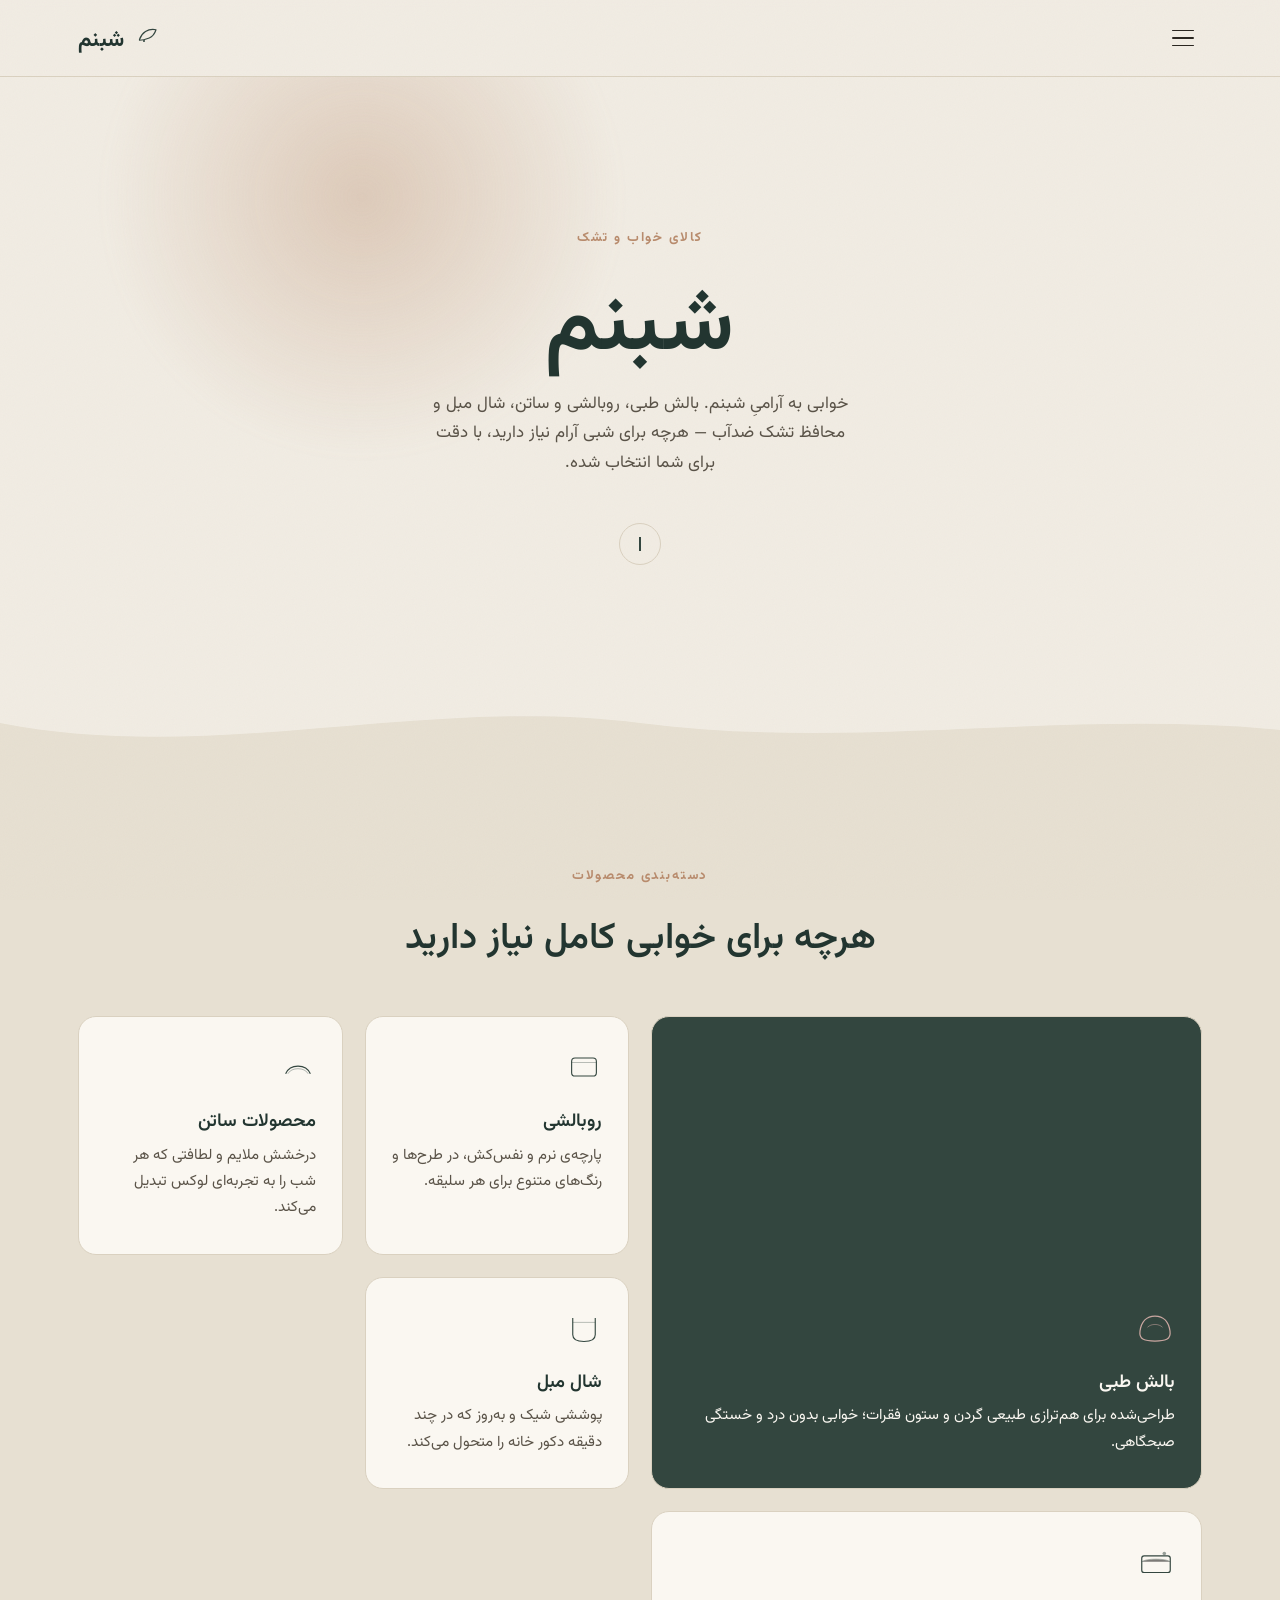
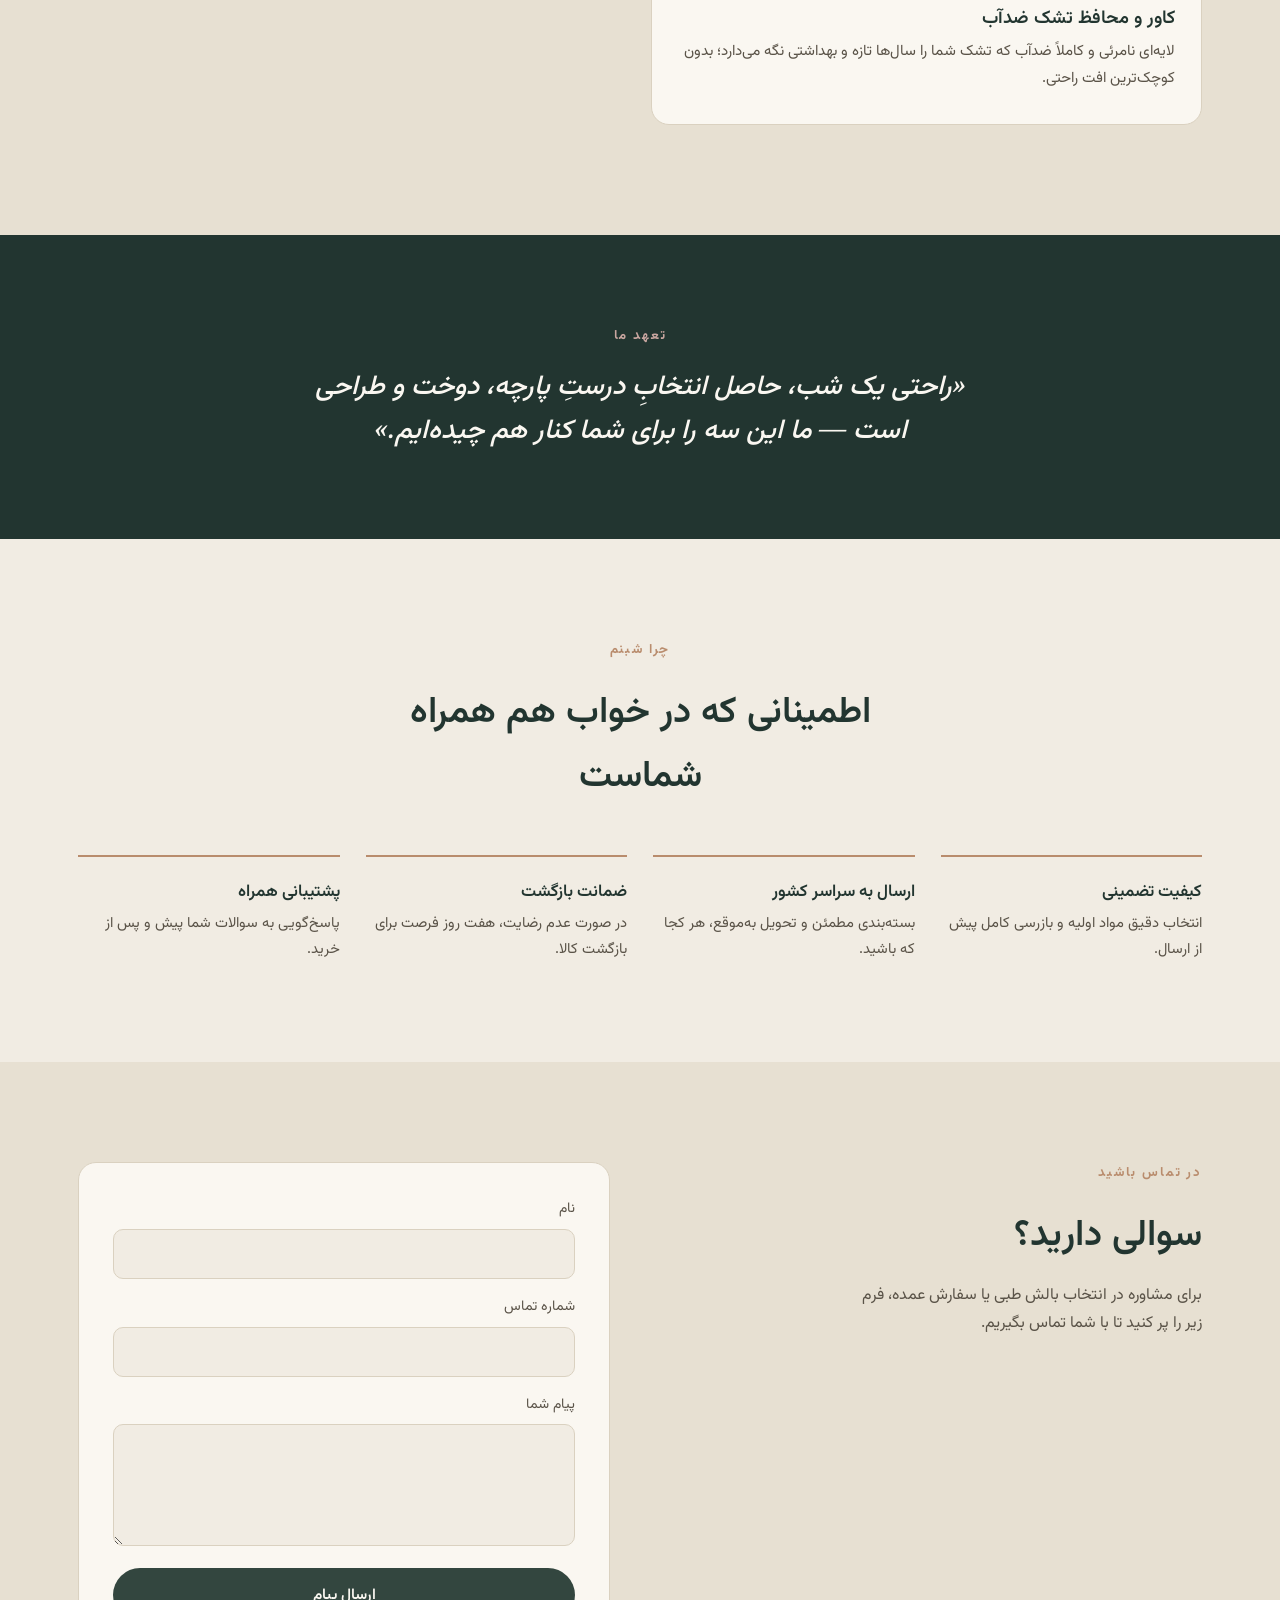
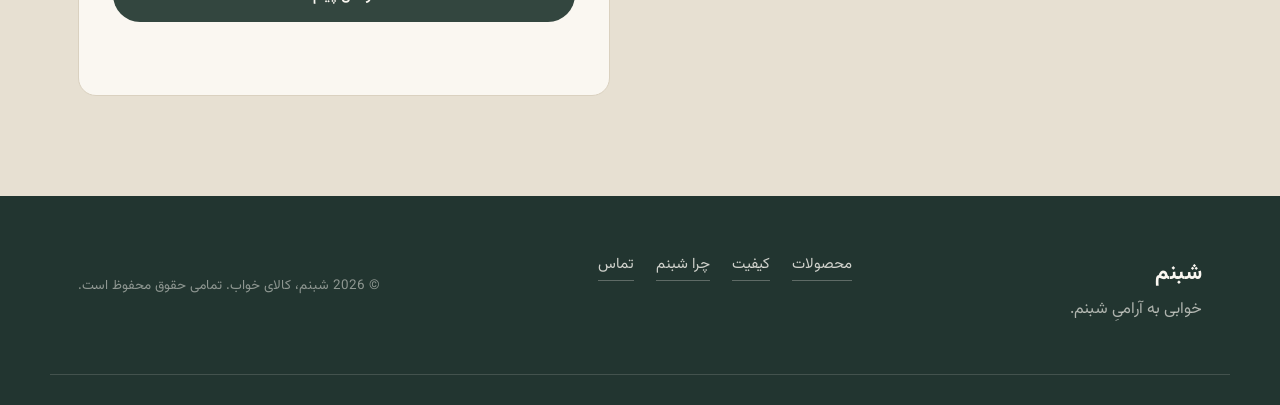
==== index.html @ 6c8163ec "Add files via upload" ====
<!DOCTYPE html>
<html lang="fa" dir="rtl">
<head>
<meta charset="UTF-8">
<meta name="viewport" content="width=device-width, initial-scale=1.0">
<title>شبنم | کالای خواب</title>
<meta name="description" content="بالش طبی، روبالشی، محصولات ساتن، شال مبل و محافظ تشک ضدآب — خوابی به آرامی شبنم.">
<link rel="preconnect" href="https://fonts.googleapis.com">
<link rel="preconnect" href="https://fonts.gstatic.com" crossorigin>
<link href="https://fonts.googleapis.com/css2?family=Noto+Serif:ital,wght@0,500;0,600;0,700&family=Vazirmatn:wght@300;400;500;600;700&display=swap" rel="stylesheet">
<link rel="stylesheet" href="style.css">
</head>
<body>

<div class="grain"></div>

<header class="site-header" id="top">
  <div class="wrap header-inner">
    <button class="menu-toggle" id="menuToggle" aria-label="باز کردن فهرست محصولات" aria-expanded="false" aria-controls="menuOverlay">
      <span></span><span></span><span></span>
    </button>
    <a href="#top" class="logo">
      <span class="logo-mark" aria-hidden="true">
        <svg viewBox="0 0 40 40" width="30" height="30">
          <path d="M6 22c3-9 11-15 22-13-2 6-4 9-9 11-8 3-13 3-13 3z" fill="none" stroke="currentColor" stroke-width="1.6" stroke-linecap="round" stroke-linejoin="round"/>
          <circle cx="12" cy="24" r="1.4" fill="currentColor"/>
        </svg>
      </span>
      <span class="logo-text">شبنم</span>
    </a>
  </div>
</header>

<div class="menu-overlay" id="menuOverlay" aria-hidden="true">
  <div class="menu-overlay-inner">
    <button class="menu-close" id="menuClose" aria-label="بستن فهرست">
      <span></span><span></span>
    </button>
    <nav class="overlay-nav" aria-label="فهرست محصولات و صفحات">
      <p class="overlay-label">محصولات</p>
      <a href="#pillow" class="overlay-link">بالش طبی</a>
      <a href="#pillowcase" class="overlay-link">روبالشی</a>
      <a href="#satin" class="overlay-link">محصولات ساتن</a>
      <a href="#sofa-throw" class="overlay-link">شال مبل</a>
      <a href="#mattress-cover" class="overlay-link">کاور و محافظ تشک ضدآب</a>
      <p class="overlay-label overlay-label-second">صفحات</p>
      <a href="#quality" class="overlay-link">کیفیت</a>
      <a href="#trust" class="overlay-link">چرا شبنم</a>
      <a href="#contact" class="overlay-link">تماس</a>
    </nav>
  </div>
</div>

<main>

  <!-- HERO -->
  <section class="hero hero-minimal">
    <div class="hero-glow" aria-hidden="true"></div>
    <div class="wrap hero-inner-minimal reveal">
      <p class="eyebrow center">کالای خواب و تشک</p>
      <h1 class="hero-brand">شبنم</h1>
      <p class="hero-sub center">
        خوابی به آرامیِ شبنم. بالش طبی، روبالشی و ساتن، شال مبل و محافظ تشک ضدآب —
        هرچه برای شبی آرام نیاز دارید، با دقت برای شما انتخاب شده.
      </p>
      <a href="#products" class="scroll-cue" aria-label="رفتن به محصولات">
        <span></span>
      </a>
    </div>
    <div class="wave-divider" aria-hidden="true">
      <svg viewBox="0 0 1440 80" preserveAspectRatio="none"><path d="M0,32 C240,80 480,0 720,32 C960,64 1200,16 1440,40 L1440,80 L0,80 Z"></path></svg>
    </div>
  </section>

  <!-- PRODUCTS -->
  <section class="products" id="products">
    <div class="wrap">
      <p class="eyebrow center">دسته‌بندی محصولات</p>
      <h2 class="section-title center">هرچه برای خوابی کامل نیاز دارید</h2>

      <div class="product-grid">

        <article class="product-card card-lg reveal" id="pillow">
          <div class="card-icon">
            <svg viewBox="0 0 64 64" width="40" height="40"><path d="M8 40c2-14 10-24 24-24s22 10 24 24-8 16-24 16S6 54 8 40z" fill="none" stroke="currentColor" stroke-width="2"/><path d="M20 34c6-6 18-6 24 0" fill="none" stroke="currentColor" stroke-width="1.4" opacity=".6"/></svg>
          </div>
          <h3>بالش طبی</h3>
          <p>طراحی‌شده برای هم‌ترازی طبیعی گردن و ستون فقرات؛ خوابی بدون درد و خستگی صبحگاهی.</p>
        </article>

        <article class="product-card reveal" id="pillowcase">
          <div class="card-icon">
            <svg viewBox="0 0 64 64" width="36" height="36"><rect x="10" y="16" width="44" height="32" rx="6" fill="none" stroke="currentColor" stroke-width="2"/><path d="M10 24h44" stroke="currentColor" stroke-width="1.2" opacity=".5"/></svg>
          </div>
          <h3>روبالشی</h3>
          <p>پارچه‌ی نرم و نفس‌کش، در طرح‌ها و رنگ‌های متنوع برای هر سلیقه.</p>
        </article>

        <article class="product-card reveal" id="satin">
          <div class="card-icon">
            <svg viewBox="0 0 64 64" width="36" height="36"><path d="M10 44c8-18 36-18 44 0" fill="none" stroke="currentColor" stroke-width="2"/><path d="M14 44c6-12 30-12 36 0" fill="none" stroke="currentColor" stroke-width="1.2" opacity=".55"/></svg>
          </div>
          <h3>محصولات ساتن</h3>
          <p>درخشش ملایم و لطافتی که هر شب را به تجربه‌ای لوکس تبدیل می‌کند.</p>
        </article>

        <article class="product-card reveal" id="sofa-throw">
          <div class="card-icon">
            <svg viewBox="0 0 64 64" width="36" height="36"><path d="M12 14v30c0 8 8 12 20 12s20-4 20-12V14" fill="none" stroke="currentColor" stroke-width="2"/><path d="M12 22h40" stroke="currentColor" stroke-width="1.2" opacity=".5"/></svg>
          </div>
          <h3>شال مبل</h3>
          <p>پوششی شیک و به‌روز که در چند دقیقه دکور خانه را متحول می‌کند.</p>
        </article>

        <article class="product-card card-wide reveal" id="mattress-cover">
          <div class="card-icon">
            <svg viewBox="0 0 64 64" width="38" height="38"><rect x="8" y="20" width="48" height="28" rx="4" fill="none" stroke="currentColor" stroke-width="2"/><path d="M8 30c6-6 42-6 48 0" stroke="currentColor" stroke-width="1.2" opacity=".5"/><circle cx="46" cy="16" r="3" fill="currentColor" opacity=".5"/></svg>
          </div>
          <h3>کاور و محافظ تشک ضدآب</h3>
          <p>لایه‌ای نامرئی و کاملاً ضدآب که تشک شما را سال‌ها تازه و بهداشتی نگه می‌دارد؛ بدون کوچک‌ترین افت راحتی.</p>
        </article>

      </div>
    </div>
  </section>

  <!-- QUALITY BAND -->
  <section class="quality" id="quality">
    <div class="wrap quality-inner">
      <p class="eyebrow">تعهد ما</p>
      <blockquote>
        «راحتی یک شب، حاصل انتخابِ درستِ پارچه، دوخت و طراحی است —
        ما این سه را برای شما کنار هم چیده‌ایم.»
      </blockquote>
    </div>
  </section>

  <!-- TRUST -->
  <section class="trust" id="trust">
    <div class="wrap">
      <p class="eyebrow center">چرا شبنم</p>
      <h2 class="section-title center">اطمینانی که در خواب هم همراه شماست</h2>
      <div class="trust-grid">
        <div class="trust-item reveal">
          <h4>کیفیت تضمینی</h4>
          <p>انتخاب دقیق مواد اولیه و بازرسی کامل پیش از ارسال.</p>
        </div>
        <div class="trust-item reveal">
          <h4>ارسال به سراسر کشور</h4>
          <p>بسته‌بندی مطمئن و تحویل به‌موقع، هر کجا که باشید.</p>
        </div>
        <div class="trust-item reveal">
          <h4>ضمانت بازگشت</h4>
          <p>در صورت عدم رضایت، هفت روز فرصت برای بازگشت کالا.</p>
        </div>
        <div class="trust-item reveal">
          <h4>پشتیبانی همراه</h4>
          <p>پاسخ‌گویی به سوالات شما پیش و پس از خرید.</p>
        </div>
      </div>
    </div>
  </section>

  <!-- CONTACT -->
  <section class="contact" id="contact">
    <div class="wrap contact-inner">
      <div class="reveal">
        <p class="eyebrow">در تماس باشید</p>
        <h2 class="section-title">سوالی دارید؟</h2>
        <p class="contact-text">برای مشاوره در انتخاب بالش طبی یا سفارش عمده، فرم زیر را پر کنید تا با شما تماس بگیریم.</p>
      </div>
      <form class="contact-form reveal" id="contactForm">
        <div class="field">
          <label for="name">نام</label>
          <input type="text" id="name" name="name" required>
        </div>
        <div class="field">
          <label for="phone">شماره تماس</label>
          <input type="tel" id="phone" name="phone" required>
        </div>
        <div class="field">
          <label for="message">پیام شما</label>
          <textarea id="message" name="message" rows="4"></textarea>
        </div>
        <button type="submit" class="btn btn-solid">ارسال پیام</button>
        <p class="form-note" id="formNote" role="status"></p>
      </form>
    </div>
  </section>

</main>

<footer class="site-footer">
  <div class="wrap footer-inner">
    <div class="footer-brand">
      <span class="logo-text">شبنم</span>
      <p>خوابی به آرامیِ شبنم.</p>
    </div>
    <nav class="footer-nav" aria-label="ناوبری فوتر">
      <a href="#products" class="link-modern">محصولات</a>
      <a href="#quality" class="link-modern">کیفیت</a>
      <a href="#trust" class="link-modern">چرا شبنم</a>
      <a href="#contact" class="link-modern">تماس</a>
    </nav>
    <p class="copyright">© <span id="year"></span> شبنم، کالای خواب. تمامی حقوق محفوظ است.</p>
  </div>
</footer>

<script src="script.js"></script>
</body>
</html>
---- style.css ----
/* ===== Tokens ===== */
:root{
  --bg: #F1ECE3;
  --bg-alt: #E7E0D2;
  --ink: #2A2620;
  --ink-soft: #5A5348;
  --pine: #33463F;
  --pine-deep: #223530;
  --brass: #B98C6D;
  --rose: #C9A6A0;
  --line: #DAD1C0;
  --paper: #FAF7F1;

  --font-display: "Noto Serif", "Vazirmatn", serif;
  --font-body: "Vazirmatn", sans-serif;

  --radius: 18px;
  --wrap: 1180px;
}

*{box-sizing:border-box;}
html{scroll-behavior:smooth;}
body{
  margin:0;
  background:var(--bg);
  color:var(--ink);
  font-family:var(--font-body);
  font-weight:400;
  line-height:1.75;
  -webkit-font-smoothing:antialiased;
}
h1,h2,h3,h4,blockquote{
  font-family:var(--font-display);
  color:var(--pine-deep);
  margin:0 0 .5em;
  font-weight:600;
}
p{margin:0 0 1em;color:var(--ink-soft);}
a{color:inherit;text-decoration:none;}
img,svg{display:block;max-width:100%;}
.wrap{max-width:var(--wrap);margin:0 auto;padding:0 28px;}

/* subtle paper grain */
.grain{
  position:fixed;inset:0;pointer-events:none;z-index:2000;opacity:.035;mix-blend-mode:multiply;
  background-image:url("data:image/svg+xml;utf8,<svg xmlns='http://www.w3.org/2000/svg' width='120' height='120'><filter id='n'><feTurbulence type='fractalNoise' baseFrequency='0.9' numOctaves='2' stitchTiles='stitch'/></filter><rect width='100%25' height='100%25' filter='url(%23n)'/></svg>");
}

/* ===== Buttons ===== */
.btn{
  display:inline-flex;align-items:center;justify-content:center;
  padding:14px 30px;border-radius:999px;
  font-family:var(--font-body);font-weight:600;font-size:.96rem;
  transition:transform .25s ease, background .25s ease, color .25s ease, box-shadow .25s ease;
  cursor:pointer;border:1px solid transparent;
}
.btn-solid{background:var(--pine);color:var(--paper);}
.btn-solid:hover{background:var(--pine-deep);transform:translateY(-2px);box-shadow:0 10px 24px rgba(34,53,48,.22);}
.btn-ghost{border-color:var(--pine);color:var(--pine-deep);}
.btn-ghost:hover{background:var(--pine);color:var(--paper);transform:translateY(-2px);}
.btn-line{border:1px solid var(--line);color:var(--ink);padding:10px 22px;font-size:.9rem;}
.btn-line:hover{border-color:var(--pine);color:var(--pine-deep);}

/* ===== Header ===== */
.site-header{
  position:sticky;top:0;z-index:1000;
  background:rgba(241,236,227,.86);backdrop-filter:blur(10px);
  border-bottom:1px solid var(--line);
}
.header-inner{
  display:flex;align-items:center;justify-content:space-between;gap:20px;padding:18px 28px;
}
.logo{display:flex;align-items:center;gap:10px;color:var(--pine-deep);}
.logo-mark{color:var(--pine);display:flex;}
.logo-text{font-family:var(--font-display);font-size:1.35rem;font-weight:700;letter-spacing:.02em;}

/* Hamburger */
.menu-toggle{
  display:flex;flex-direction:column;justify-content:center;gap:6px;
  background:none;border:none;cursor:pointer;padding:8px;width:40px;height:40px;
}
.menu-toggle span{
  width:22px;height:1.6px;background:var(--ink);display:block;border-radius:2px;
  transition:transform .35s ease, opacity .3s ease, background .3s ease;
}
.menu-toggle:hover span{background:var(--pine);}

/* Full menu overlay */
.menu-overlay{
  position:fixed;inset:0;z-index:1500;
  background:var(--pine-deep);
  display:flex;align-items:center;justify-content:center;
  opacity:0;visibility:hidden;transform:translateY(-12px);
  transition:opacity .4s ease, transform .4s ease, visibility 0s linear .4s;
}
.menu-overlay.open{
  opacity:1;visibility:visible;transform:translateY(0);
  transition:opacity .4s ease, transform .4s ease, visibility 0s linear 0s;
}
.menu-overlay-inner{position:relative;width:100%;max-width:520px;padding:0 28px;text-align:center;}
.menu-close{
  position:absolute;top:-64px;left:50%;transform:translateX(-50%);
  width:44px;height:44px;border:1px solid rgba(250,247,241,.3);border-radius:50%;
  background:none;cursor:pointer;display:flex;align-items:center;justify-content:center;
}
.menu-close span{
  position:absolute;width:18px;height:1.6px;background:var(--paper);border-radius:2px;
}
.menu-close span:first-child{transform:rotate(45deg);}
.menu-close span:last-child{transform:rotate(-45deg);}
.menu-close:hover{border-color:var(--rose);}

.overlay-nav{display:flex;flex-direction:column;gap:6px;}
.overlay-label{
  color:var(--brass);font-size:.78rem;letter-spacing:.14em;text-transform:uppercase;
  font-weight:700;margin:0 0 6px;
}
.overlay-label-second{margin-top:26px;}
.overlay-link{
  font-family:var(--font-display);font-size:1.5rem;color:var(--paper);
  padding:9px 0;position:relative;display:inline-block;
  opacity:0;transform:translateY(10px);
  transition:color .25s ease, opacity .4s ease, transform .4s ease;
}
.menu-overlay.open .overlay-link{opacity:1;transform:translateY(0);}
.overlay-link::after{
  content:"";position:absolute;bottom:4px;right:0;width:0;height:1.5px;background:var(--rose);
  transition:width .3s ease;
}
.overlay-link:hover{color:var(--rose);}
.overlay-link:hover::after{width:100%;}
body.menu-open{overflow:hidden;}

/* Modern underline links (general use) */
.link-modern{
  position:relative;display:inline-block;padding-bottom:2px;transition:color .25s ease;
}
.link-modern::after{
  content:"";position:absolute;right:0;bottom:0;width:100%;height:1px;
  background:currentColor;opacity:.35;transform:scaleX(1);transform-origin:right;
  transition:transform .35s ease, opacity .35s ease;
}
.link-modern:hover{color:var(--rose);}
.link-modern:hover::after{opacity:1;}

/* ===== Hero ===== */
.hero{position:relative;padding-top:64px;overflow:hidden;}
.hero-glow{
  position:absolute;top:-140px;left:8%;width:520px;height:520px;border-radius:50%;
  background:radial-gradient(circle, rgba(185,140,109,.35), rgba(185,140,109,0) 70%);
  filter:blur(10px);
  animation:breathe 7s ease-in-out infinite;
}
@keyframes breathe{
  0%,100%{transform:scale(1);opacity:.75;}
  50%{transform:scale(1.15);opacity:1;}
}
.hero-inner{
  display:grid;grid-template-columns:1.1fr .9fr;gap:48px;align-items:center;
  padding:70px 28px 110px;position:relative;
}

/* Minimal hero variant */
.hero-minimal{padding-top:0;}
.hero-inner-minimal{
  padding:150px 28px 130px;position:relative;text-align:center;
  display:flex;flex-direction:column;align-items:center;
}
.hero-brand{
  font-size:clamp(3.2rem,9vw,5.5rem);letter-spacing:.01em;margin-bottom:.25em;
}
.hero-inner-minimal .hero-sub{margin:0 auto;max-width:44ch;}
.scroll-cue{
  display:inline-flex;align-items:center;justify-content:center;
  width:42px;height:42px;border:1px solid var(--line);border-radius:50%;
  margin-top:44px;transition:border-color .3s ease, transform .3s ease;
}
.scroll-cue span{
  width:1.5px;height:14px;background:var(--pine);position:relative;
  animation:cue 1.8s ease-in-out infinite;
}
@keyframes cue{
  0%{transform:translateY(-3px);opacity:.4;}
  50%{transform:translateY(3px);opacity:1;}
  100%{transform:translateY(-3px);opacity:.4;}
}
.scroll-cue:hover{border-color:var(--pine);transform:translateY(3px);}
.eyebrow{
  font-size:.82rem;letter-spacing:.14em;text-transform:uppercase;color:var(--brass);
  font-weight:700;margin-bottom:14px;
}
.eyebrow.center{text-align:center;}
h1{font-size:clamp(2.4rem,4.6vw,3.6rem);line-height:1.18;}
h1 span{color:var(--brass);font-style:italic;}
.hero-sub{max-width:46ch;font-size:1.06rem;}
.hero-actions{display:flex;gap:16px;margin-top:30px;flex-wrap:wrap;}
.hero-art{display:flex;justify-content:center;}
.fold-illustration{width:100%;max-width:420px;}

.wave-divider{line-height:0;color:var(--bg-alt);}
.wave-divider svg{width:100%;height:70px;}
.wave-divider path{fill:currentColor;}

/* ===== Products ===== */
.products{background:var(--bg-alt);padding:100px 0 110px;}
.section-title{font-size:clamp(1.7rem,3vw,2.3rem);max-width:26ch;}
.section-title.center{margin-left:auto;margin-right:auto;text-align:center;}
.center{text-align:center;}

.product-grid{
  display:grid;grid-template-columns:repeat(4,1fr);gap:22px;margin-top:50px;
}
.product-card{
  background:var(--paper);border:1px solid var(--line);border-radius:var(--radius);
  padding:32px 26px;transition:transform .3s ease, box-shadow .3s ease;
}
.product-card:hover{transform:translateY(-6px);box-shadow:0 18px 40px rgba(42,38,32,.08);}
.card-icon{color:var(--pine);margin-bottom:18px;}
.product-card h3{font-size:1.15rem;margin-bottom:.4em;}
.product-card p{font-size:.94rem;margin-bottom:0;}
.card-lg{grid-column:span 2;grid-row:span 2;background:var(--pine);}
.card-lg h3,.card-lg p{color:var(--paper);}
.card-lg .card-icon{color:var(--rose);}
.card-lg{display:flex;flex-direction:column;justify-content:flex-end;}
.card-wide{grid-column:span 2;}

/* ===== Quality band ===== */
.quality{background:var(--pine-deep);padding:90px 0;}
.quality-inner{max-width:760px;margin:0 auto;text-align:center;}
.quality .eyebrow{color:var(--rose);text-align:center;}
.quality blockquote{
  color:var(--paper);font-size:clamp(1.3rem,2.6vw,1.7rem);font-style:italic;
  line-height:1.6;margin:0;font-weight:500;
}

/* ===== Trust ===== */
.trust{padding:100px 0;}
.trust-grid{
  display:grid;grid-template-columns:repeat(4,1fr);gap:26px;margin-top:50px;
}
.trust-item{
  border-top:2px solid var(--brass);padding-top:18px;
}
.trust-item h4{font-size:1.05rem;margin-bottom:.4em;}
.trust-item p{font-size:.92rem;margin-bottom:0;}

/* ===== Contact ===== */
.contact{background:var(--bg-alt);padding:100px 0;}
.contact-inner{display:grid;grid-template-columns:1fr 1fr;gap:60px;align-items:start;}
.contact-text{max-width:40ch;}
.contact-form{
  background:var(--paper);border:1px solid var(--line);border-radius:var(--radius);
  padding:34px;display:flex;flex-direction:column;gap:16px;
}
.field{display:flex;flex-direction:column;gap:7px;}
.field label{font-size:.88rem;color:var(--ink-soft);}
.field input,.field textarea{
  border:1px solid var(--line);border-radius:10px;padding:12px 14px;
  font-family:var(--font-body);font-size:.96rem;background:var(--bg);color:var(--ink);
  resize:vertical;
}
.field input:focus,.field textarea:focus{
  outline:2px solid var(--pine);outline-offset:1px;border-color:var(--pine);
}
.contact-form .btn{margin-top:6px;}
.form-note{font-size:.88rem;color:var(--pine-deep);min-height:1.2em;margin:6px 0 0;}

/* ===== Footer ===== */
.site-footer{background:var(--pine-deep);color:var(--paper);padding:56px 0 30px;}
.footer-inner{
  display:flex;flex-wrap:wrap;justify-content:space-between;gap:30px;align-items:flex-start;
  border-bottom:1px solid rgba(250,247,241,.15);padding-bottom:34px;
}
.footer-brand .logo-text{color:var(--paper);}
.footer-brand p{color:rgba(250,247,241,.65);margin-top:6px;}
.footer-nav{display:flex;gap:22px;flex-wrap:wrap;}
.footer-nav a{color:rgba(250,247,241,.8);font-size:.94rem;}
.footer-nav a:hover{color:var(--rose);}
.copyright{
  text-align:center;color:rgba(250,247,241,.5);font-size:.84rem;margin-top:22px;
}

/* ===== Reveal on scroll ===== */
.reveal{opacity:0;transform:translateY(18px);transition:opacity .7s ease, transform .7s ease;}
.reveal.in{opacity:1;transform:translateY(0);}

/* ===== Focus visibility ===== */
a:focus-visible,button:focus-visible,input:focus-visible,textarea:focus-visible{
  outline:2px solid var(--pine);outline-offset:2px;
}

/* ===== Responsive ===== */
@media (max-width:980px){
  .hero-inner{grid-template-columns:1fr;text-align:center;}
  .hero-copy{order:2;}
  .hero-art{order:1;}
  .hero-sub{margin-inline:auto;}
  .hero-actions{justify-content:center;}
  .product-grid{grid-template-columns:repeat(2,1fr);}
  .card-lg,.card-wide{grid-column:span 2;}
  .trust-grid{grid-template-columns:repeat(2,1fr);}
  .contact-inner{grid-template-columns:1fr;}
}
@media (max-width:600px){
  .product-grid{grid-template-columns:1fr;}
  .card-lg,.card-wide{grid-column:span 1;}
  .trust-grid{grid-template-columns:1fr;}
  .hero-inner{padding:50px 20px 80px;}
}

@media (prefers-reduced-motion: reduce){
  html{scroll-behavior:auto;}
  .hero-glow{animation:none;}
  .reveal{opacity:1;transform:none;transition:none;}
  .btn,.product-card{transition:none;}
  .scroll-cue span{animation:none;}
  .menu-overlay,.overlay-link{transition:none;}
}
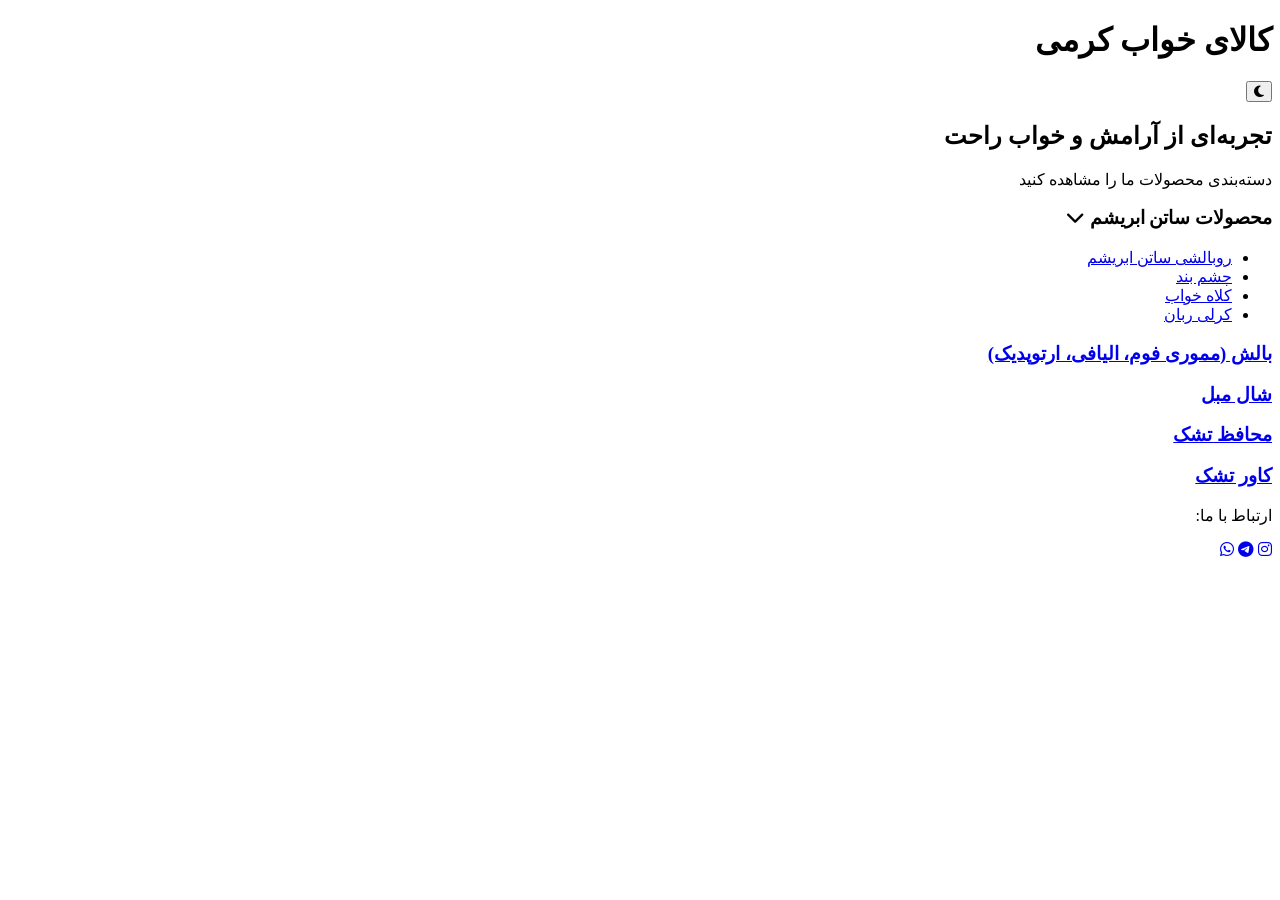
==== commit 6e65f483: "Rename gemini-code-1788099069118.html to index.html" ====
--- a/index.html
+++ b/index.html
@@ -1,211 +1,67 @@
 <!DOCTYPE html>
 <html lang="fa" dir="rtl">
 <head>
-<meta charset="UTF-8">
-<meta name="viewport" content="width=device-width, initial-scale=1.0">
-<title>شبنم | کالای خواب</title>
-<meta name="description" content="بالش طبی، روبالشی، محصولات ساتن، شال مبل و محافظ تشک ضدآب — خوابی به آرامی شبنم.">
-<link rel="preconnect" href="https://fonts.googleapis.com">
-<link rel="preconnect" href="https://fonts.gstatic.com" crossorigin>
-<link href="https://fonts.googleapis.com/css2?family=Noto+Serif:ital,wght@0,500;0,600;0,700&family=Vazirmatn:wght@300;400;500;600;700&display=swap" rel="stylesheet">
-<link rel="stylesheet" href="style.css">
+  <meta charset="UTF-8">
+  <meta name="viewport" content="width=device-width, initial-scale=1.0">
+  <title>کالای خواب کرمی</title>
+  <link rel="stylesheet" href="style.css">
+  <link rel="stylesheet" href="https://cdnjs.cloudflare.com/ajax/libs/font-awesome/6.4.0/css/all.min.css">
 </head>
 <body>
 
-<div class="grain"></div>
+  <header>
+    <h1>کالای خواب کرمی</h1>
+    <button id="theme-toggle" aria-label="تغییر تم">
+      <i class="fa-solid fa-moon"></i>
+    </button>
+  </header>
 
-<header class="site-header" id="top">
-  <div class="wrap header-inner">
-    <button class="menu-toggle" id="menuToggle" aria-label="باز کردن فهرست محصولات" aria-expanded="false" aria-controls="menuOverlay">
-      <span></span><span></span><span></span>
-    </button>
-    <a href="#top" class="logo">
-      <span class="logo-mark" aria-hidden="true">
-        <svg viewBox="0 0 40 40" width="30" height="30">
-          <path d="M6 22c3-9 11-15 22-13-2 6-4 9-9 11-8 3-13 3-13 3z" fill="none" stroke="currentColor" stroke-width="1.6" stroke-linecap="round" stroke-linejoin="round"/>
-          <circle cx="12" cy="24" r="1.4" fill="currentColor"/>
-        </svg>
-      </span>
-      <span class="logo-text">شبنم</span>
+  <main class="hero-section">
+    <div class="overlay">
+      <h2>تجربه‌ای از آرامش و خواب راحت</h2>
+      <p>دسته‌بندی محصولات ما را مشاهده کنید</p>
+    </div>
+  </main>
+
+  <section class="products-container">
+    
+    <div class="product-card dropdown">
+      <h3>محصولات ساتن ابریشم <i class="fa-solid fa-chevron-down"></i></h3>
+      <ul class="dropdown-menu">
+        <li><a href="satin-pillowcase.html">روبالشی ساتن ابریشم</a></li>
+        <li><a href="eye-mask.html">چشم بند</a></li>
+        <li><a href="sleep-cap.html">کلاه خواب</a></li>
+        <li><a href="curly-ribbon.html">کرلی ربان</a></li>
+      </ul>
+    </div>
+
+    <a href="pillows.html" class="product-card">
+      <h3>بالش (مموری فوم، الیافی، ارتوپدیک)</h3>
     </a>
-  </div>
-</header>
 
-<div class="menu-overlay" id="menuOverlay" aria-hidden="true">
-  <div class="menu-overlay-inner">
-    <button class="menu-close" id="menuClose" aria-label="بستن فهرست">
-      <span></span><span></span>
-    </button>
-    <nav class="overlay-nav" aria-label="فهرست محصولات و صفحات">
-      <p class="overlay-label">محصولات</p>
-      <a href="#pillow" class="overlay-link">بالش طبی</a>
-      <a href="#pillowcase" class="overlay-link">روبالشی</a>
-      <a href="#satin" class="overlay-link">محصولات ساتن</a>
-      <a href="#sofa-throw" class="overlay-link">شال مبل</a>
-      <a href="#mattress-cover" class="overlay-link">کاور و محافظ تشک ضدآب</a>
-      <p class="overlay-label overlay-label-second">صفحات</p>
-      <a href="#quality" class="overlay-link">کیفیت</a>
-      <a href="#trust" class="overlay-link">چرا شبنم</a>
-      <a href="#contact" class="overlay-link">تماس</a>
-    </nav>
-  </div>
-</div>
+    <a href="sofa-throw.html" class="product-card">
+      <h3>شال مبل</h3>
+    </a>
 
-<main>
+    <a href="mattress-protector.html" class="product-card">
+      <h3>محافظ تشک</h3>
+    </a>
 
-  <!-- HERO -->
-  <section class="hero hero-minimal">
-    <div class="hero-glow" aria-hidden="true"></div>
-    <div class="wrap hero-inner-minimal reveal">
-      <p class="eyebrow center">کالای خواب و تشک</p>
-      <h1 class="hero-brand">شبنم</h1>
-      <p class="hero-sub center">
-        خوابی به آرامیِ شبنم. بالش طبی، روبالشی و ساتن، شال مبل و محافظ تشک ضدآب —
-        هرچه برای شبی آرام نیاز دارید، با دقت برای شما انتخاب شده.
-      </p>
-      <a href="#products" class="scroll-cue" aria-label="رفتن به محصولات">
-        <span></span>
-      </a>
-    </div>
-    <div class="wave-divider" aria-hidden="true">
-      <svg viewBox="0 0 1440 80" preserveAspectRatio="none"><path d="M0,32 C240,80 480,0 720,32 C960,64 1200,16 1440,40 L1440,80 L0,80 Z"></path></svg>
-    </div>
+    <a href="mattress-cover.html" class="product-card">
+      <h3>کاور تشک</h3>
+    </a>
+
   </section>
 
-  <!-- PRODUCTS -->
-  <section class="products" id="products">
-    <div class="wrap">
-      <p class="eyebrow center">دسته‌بندی محصولات</p>
-      <h2 class="section-title center">هرچه برای خوابی کامل نیاز دارید</h2>
+  <footer>
+    <p>ارتباط با ما:</p>
+    <div class="social-links">
+      <a href="https://instagram.com/yourpage" target="_blank" aria-label="Instagram"><i class="fa-brands fa-instagram"></i></a>
+      <a href="https://t.me/yourchannel" target="_blank" aria-label="Telegram"><i class="fa-brands fa-telegram"></i></a>
+      <a href="https://wa.me/yournumber" target="_blank" aria-label="WhatsApp"><i class="fa-brands fa-whatsapp"></i></a>
+    </div>
+  </footer>
 
-      <div class="product-grid">
-
-        <article class="product-card card-lg reveal" id="pillow">
-          <div class="card-icon">
-            <svg viewBox="0 0 64 64" width="40" height="40"><path d="M8 40c2-14 10-24 24-24s22 10 24 24-8 16-24 16S6 54 8 40z" fill="none" stroke="currentColor" stroke-width="2"/><path d="M20 34c6-6 18-6 24 0" fill="none" stroke="currentColor" stroke-width="1.4" opacity=".6"/></svg>
-          </div>
-          <h3>بالش طبی</h3>
-          <p>طراحی‌شده برای هم‌ترازی طبیعی گردن و ستون فقرات؛ خوابی بدون درد و خستگی صبحگاهی.</p>
-        </article>
-
-        <article class="product-card reveal" id="pillowcase">
-          <div class="card-icon">
-            <svg viewBox="0 0 64 64" width="36" height="36"><rect x="10" y="16" width="44" height="32" rx="6" fill="none" stroke="currentColor" stroke-width="2"/><path d="M10 24h44" stroke="currentColor" stroke-width="1.2" opacity=".5"/></svg>
-          </div>
-          <h3>روبالشی</h3>
-          <p>پارچه‌ی نرم و نفس‌کش، در طرح‌ها و رنگ‌های متنوع برای هر سلیقه.</p>
-        </article>
-
-        <article class="product-card reveal" id="satin">
-          <div class="card-icon">
-            <svg viewBox="0 0 64 64" width="36" height="36"><path d="M10 44c8-18 36-18 44 0" fill="none" stroke="currentColor" stroke-width="2"/><path d="M14 44c6-12 30-12 36 0" fill="none" stroke="currentColor" stroke-width="1.2" opacity=".55"/></svg>
-          </div>
-          <h3>محصولات ساتن</h3>
-          <p>درخشش ملایم و لطافتی که هر شب را به تجربه‌ای لوکس تبدیل می‌کند.</p>
-        </article>
-
-        <article class="product-card reveal" id="sofa-throw">
-          <div class="card-icon">
-            <svg viewBox="0 0 64 64" width="36" height="36"><path d="M12 14v30c0 8 8 12 20 12s20-4 20-12V14" fill="none" stroke="currentColor" stroke-width="2"/><path d="M12 22h40" stroke="currentColor" stroke-width="1.2" opacity=".5"/></svg>
-          </div>
-          <h3>شال مبل</h3>
-          <p>پوششی شیک و به‌روز که در چند دقیقه دکور خانه را متحول می‌کند.</p>
-        </article>
-
-        <article class="product-card card-wide reveal" id="mattress-cover">
-          <div class="card-icon">
-            <svg viewBox="0 0 64 64" width="38" height="38"><rect x="8" y="20" width="48" height="28" rx="4" fill="none" stroke="currentColor" stroke-width="2"/><path d="M8 30c6-6 42-6 48 0" stroke="currentColor" stroke-width="1.2" opacity=".5"/><circle cx="46" cy="16" r="3" fill="currentColor" opacity=".5"/></svg>
-          </div>
-          <h3>کاور و محافظ تشک ضدآب</h3>
-          <p>لایه‌ای نامرئی و کاملاً ضدآب که تشک شما را سال‌ها تازه و بهداشتی نگه می‌دارد؛ بدون کوچک‌ترین افت راحتی.</p>
-        </article>
-
-      </div>
-    </div>
-  </section>
-
-  <!-- QUALITY BAND -->
-  <section class="quality" id="quality">
-    <div class="wrap quality-inner">
-      <p class="eyebrow">تعهد ما</p>
-      <blockquote>
-        «راحتی یک شب، حاصل انتخابِ درستِ پارچه، دوخت و طراحی است —
-        ما این سه را برای شما کنار هم چیده‌ایم.»
-      </blockquote>
-    </div>
-  </section>
-
-  <!-- TRUST -->
-  <section class="trust" id="trust">
-    <div class="wrap">
-      <p class="eyebrow center">چرا شبنم</p>
-      <h2 class="section-title center">اطمینانی که در خواب هم همراه شماست</h2>
-      <div class="trust-grid">
-        <div class="trust-item reveal">
-          <h4>کیفیت تضمینی</h4>
-          <p>انتخاب دقیق مواد اولیه و بازرسی کامل پیش از ارسال.</p>
-        </div>
-        <div class="trust-item reveal">
-          <h4>ارسال به سراسر کشور</h4>
-          <p>بسته‌بندی مطمئن و تحویل به‌موقع، هر کجا که باشید.</p>
-        </div>
-        <div class="trust-item reveal">
-          <h4>ضمانت بازگشت</h4>
-          <p>در صورت عدم رضایت، هفت روز فرصت برای بازگشت کالا.</p>
-        </div>
-        <div class="trust-item reveal">
-          <h4>پشتیبانی همراه</h4>
-          <p>پاسخ‌گویی به سوالات شما پیش و پس از خرید.</p>
-        </div>
-      </div>
-    </div>
-  </section>
-
-  <!-- CONTACT -->
-  <section class="contact" id="contact">
-    <div class="wrap contact-inner">
-      <div class="reveal">
-        <p class="eyebrow">در تماس باشید</p>
-        <h2 class="section-title">سوالی دارید؟</h2>
-        <p class="contact-text">برای مشاوره در انتخاب بالش طبی یا سفارش عمده، فرم زیر را پر کنید تا با شما تماس بگیریم.</p>
-      </div>
-      <form class="contact-form reveal" id="contactForm">
-        <div class="field">
-          <label for="name">نام</label>
-          <input type="text" id="name" name="name" required>
-        </div>
-        <div class="field">
-          <label for="phone">شماره تماس</label>
-          <input type="tel" id="phone" name="phone" required>
-        </div>
-        <div class="field">
-          <label for="message">پیام شما</label>
-          <textarea id="message" name="message" rows="4"></textarea>
-        </div>
-        <button type="submit" class="btn btn-solid">ارسال پیام</button>
-        <p class="form-note" id="formNote" role="status"></p>
-      </form>
-    </div>
-  </section>
-
-</main>
-
-<footer class="site-footer">
-  <div class="wrap footer-inner">
-    <div class="footer-brand">
-      <span class="logo-text">شبنم</span>
-      <p>خوابی به آرامیِ شبنم.</p>
-    </div>
-    <nav class="footer-nav" aria-label="ناوبری فوتر">
-      <a href="#products" class="link-modern">محصولات</a>
-      <a href="#quality" class="link-modern">کیفیت</a>
-      <a href="#trust" class="link-modern">چرا شبنم</a>
-      <a href="#contact" class="link-modern">تماس</a>
-    </nav>
-    <p class="copyright">© <span id="year"></span> شبنم، کالای خواب. تمامی حقوق محفوظ است.</p>
-  </div>
-</footer>
-
-<script src="script.js"></script>
+  <script src="script.js"></script>
 </body>
 </html>
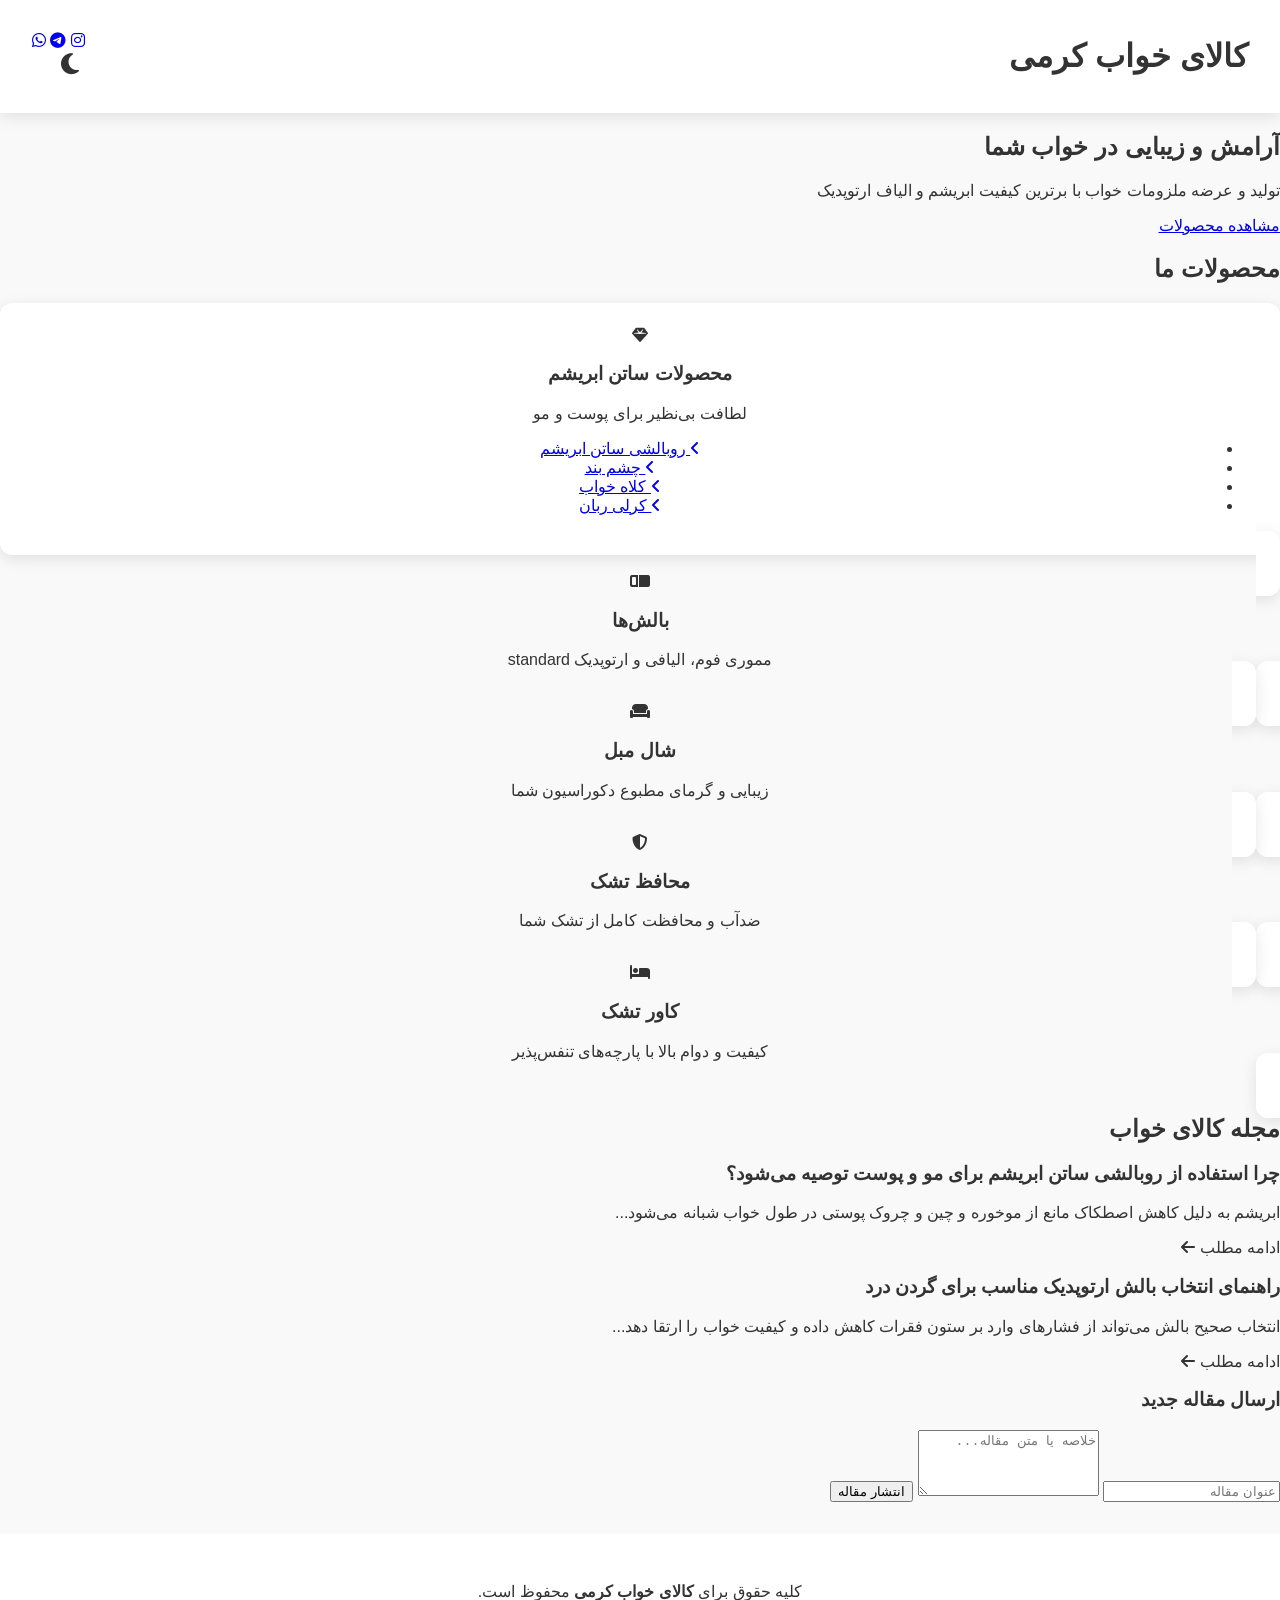
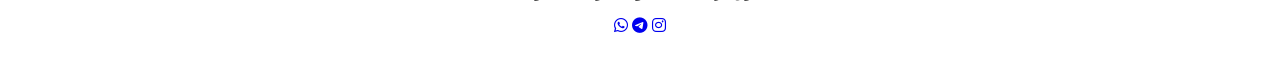
==== commit 2f098090: "Enhance index.html with new sections and styles" ====
--- a/index.html
+++ b/index.html
@@ -3,65 +3,142 @@
 <head>
   <meta charset="UTF-8">
   <meta name="viewport" content="width=device-width, initial-scale=1.0">
-  <title>کالای خواب کرمی</title>
+  <title>کالای خواب کرمی | Karami Bedding</title>
+  
+  <!-- Vazirmatn Font -->
+  <link rel="preconnect" href="https://fonts.googleapis.com">
+  <link rel="preconnect" href="https://fonts.gstatic.com" crossorigin>
+  <link href="https://fonts.googleapis.com/css2?family=Vazirmatn:wght@300;400;600;700&display=swap" rel="stylesheet">
+  
+  <!-- FontAwesome Icons -->
+  <link rel="stylesheet" href="https://cdnjs.cloudflare.com/ajax/libs/font-awesome/6.4.0/css/all.min.css">
+  
+  <!-- External CSS -->
   <link rel="stylesheet" href="style.css">
-  <link rel="stylesheet" href="https://cdnjs.cloudflare.com/ajax/libs/font-awesome/6.4.0/css/all.min.css">
 </head>
 <body>
 
-  <header>
-    <h1>کالای خواب کرمی</h1>
-    <button id="theme-toggle" aria-label="تغییر تم">
-      <i class="fa-solid fa-moon"></i>
-    </button>
+  <!-- Header Section -->
+  <header class="navbar">
+    <div class="logo">
+      <h1>کالای خواب کرمی</h1>
+    </div>
+    
+    <div class="nav-controls">
+      <div class="social-header">
+        <a href="https://instagram.com" target="_blank" aria-label="Instagram"><i class="fa-brands fa-instagram"></i></a>
+        <a href="https://t.me" target="_blank" aria-label="Telegram"><i class="fa-brands fa-telegram"></i></a>
+        <a href="https://wa.me" target="_blank" aria-label="WhatsApp"><i class="fa-brands fa-whatsapp"></i></a>
+      </div>
+      <button id="theme-toggle" class="theme-btn" aria-label="تغییر تم">
+        <i class="fa-solid fa-moon"></i>
+      </button>
+    </div>
   </header>
 
-  <main class="hero-section">
-    <div class="overlay">
-      <h2>تجربه‌ای از آرامش و خواب راحت</h2>
-      <p>دسته‌بندی محصولات ما را مشاهده کنید</p>
+  <!-- Hero Section -->
+  <section class="hero">
+    <div class="hero-overlay">
+      <h2>آرامش و زیبایی در خواب شما</h2>
+      <p>تولید و عرضه ملزومات خواب با برترین کیفیت ابریشم و الیاف ارتوپدیک</p>
+      <a href="#products" class="btn-primary">مشاهده محصولات</a>
     </div>
+  </section>
+
+  <!-- Main Content Container -->
+  <main class="container">
+    
+    <!-- Products Section -->
+    <section id="products" class="section">
+      <h2 class="section-title">محصولات ما</h2>
+      <div class="product-grid">
+        
+        <!-- Satin Silk Submenu Card -->
+        <div class="product-card dropdown-card">
+          <div class="card-icon"><i class="fa-solid fa-gem"></i></div>
+          <h3>محصولات ساتن ابریشم</h3>
+          <p>لطافت بی‌نظیر برای پوست و مو</p>
+          <ul class="sub-products">
+            <li><a href="satin-pillowcase.html"><i class="fa-solid fa-angle-left"></i> روبالشی ساتن ابریشم</a></li>
+            <li><a href="eye-mask.html"><i class="fa-solid fa-angle-left"></i> چشم بند</a></li>
+            <li><a href="sleep-cap.html"><i class="fa-solid fa-angle-left"></i> کلاه خواب</a></li>
+            <li><a href="curly-ribbon.html"><i class="fa-solid fa-angle-left"></i> کرلی ربان</a></li>
+          </ul>
+        </div>
+
+        <!-- Pillows Card -->
+        <a href="pillows.html" class="product-card">
+          <div class="card-icon"><i class="fa-solid fa-mattress-pillow"></i></div>
+          <h3>بالش‌ها</h3>
+          <p>مموری فوم، الیافی و ارتوپدیک standard</p>
+        </a>
+
+        <!-- Sofa Throw Card -->
+        <a href="sofa-throw.html" class="product-card">
+          <div class="card-icon"><i class="fa-solid fa-couch"></i></div>
+          <h3>شال مبل</h3>
+          <p>زیبایی و گرمای مطبوع دکوراسیون شما</p>
+        </a>
+
+        <!-- Mattress Protector Card -->
+        <a href="mattress-protector.html" class="product-card">
+          <div class="card-icon"><i class="fa-solid fa-shield-halved"></i></div>
+          <h3>محافظ تشک</h3>
+          <p>ضدآب و محافظت کامل از تشک شما</p>
+        </a>
+
+        <!-- Mattress Cover Card -->
+        <a href="mattress-cover.html" class="product-card">
+          <div class="card-icon"><i class="fa-solid fa-bed"></i></div>
+          <h3>کاور تشک</h3>
+          <p>کیفیت و دوام بالا با پارچه‌های تنفس‌پذیر</p>
+        </a>
+
+      </div>
+    </section>
+
+    <!-- Magazine / Articles Section -->
+    <section id="magazine" class="section">
+      <h2 class="section-title">مجله کالای خواب</h2>
+      
+      <div id="articles-grid" class="articles-grid">
+        <article class="article-card">
+          <h3>چرا استفاده از روبالشی ساتن ابریشم برای مو و پوست توصیه می‌شود؟</h3>
+          <p>ابریشم به دلیل کاهش اصطکاک مانع از موخوره و چین و چروک پوستی در طول خواب شبانه می‌شود...</p>
+          <span class="read-more">ادامه مطلب <i class="fa-solid fa-arrow-left"></i></span>
+        </article>
+
+        <article class="article-card">
+          <h3>راهنمای انتخاب بالش ارتوپدیک مناسب برای گردن درد</h3>
+          <p>انتخاب صحیح بالش می‌تواند از فشارهای وارد بر ستون فقرات کاهش داده و کیفیت خواب را ارتقا دهد...</p>
+          <span class="read-more">ادامه مطلب <i class="fa-solid fa-arrow-left"></i></span>
+        </article>
+      </div>
+
+      <!-- Form to Add Articles -->
+      <div class="add-article-container">
+        <h3>ارسال مقاله جدید</h3>
+        <form id="article-form">
+          <input type="text" id="article-title" placeholder="عنوان مقاله" required>
+          <textarea id="article-content" rows="4" placeholder="خلاصه یا متن مقاله..." required></textarea>
+          <button type="submit" class="btn-primary">انتشار مقاله</button>
+        </form>
+      </div>
+    </section>
+
   </main>
 
-  <section class="products-container">
-    
-    <div class="product-card dropdown">
-      <h3>محصولات ساتن ابریشم <i class="fa-solid fa-chevron-down"></i></h3>
-      <ul class="dropdown-menu">
-        <li><a href="satin-pillowcase.html">روبالشی ساتن ابریشم</a></li>
-        <li><a href="eye-mask.html">چشم بند</a></li>
-        <li><a href="sleep-cap.html">کلاه خواب</a></li>
-        <li><a href="curly-ribbon.html">کرلی ربان</a></li>
-      </ul>
-    </div>
-
-    <a href="pillows.html" class="product-card">
-      <h3>بالش (مموری فوم، الیافی، ارتوپدیک)</h3>
-    </a>
-
-    <a href="sofa-throw.html" class="product-card">
-      <h3>شال مبل</h3>
-    </a>
-
-    <a href="mattress-protector.html" class="product-card">
-      <h3>محافظ تشک</h3>
-    </a>
-
-    <a href="mattress-cover.html" class="product-card">
-      <h3>کاور تشک</h3>
-    </a>
-
-  </section>
-
+  <!-- Footer -->
   <footer>
-    <p>ارتباط با ما:</p>
-    <div class="social-links">
-      <a href="https://instagram.com/yourpage" target="_blank" aria-label="Instagram"><i class="fa-brands fa-instagram"></i></a>
-      <a href="https://t.me/yourchannel" target="_blank" aria-label="Telegram"><i class="fa-brands fa-telegram"></i></a>
-      <a href="https://wa.me/yournumber" target="_blank" aria-label="WhatsApp"><i class="fa-brands fa-whatsapp"></i></a>
+    <p>کلیه حقوق برای <strong>کالای خواب کرمی</strong> محفوظ است.</p>
+    <div class="social-footer">
+      <a href="https://instagram.com" target="_blank" aria-label="Instagram"><i class="fa-brands fa-instagram"></i></a>
+      <a href="https://t.me" target="_blank" aria-label="Telegram"><i class="fa-brands fa-telegram"></i></a>
+      <a href="https://wa.me" target="_blank" aria-label="WhatsApp"><i class="fa-brands fa-whatsapp"></i></a>
     </div>
   </footer>
 
+  <!-- External JS -->
   <script src="script.js"></script>
 </body>
 </html>
--- a/style.css
+++ b/style.css
@@ -0,0 +1,131 @@
+:root {
+  --bg-color: #f9f9f9;
+  --text-color: #333;
+  --card-bg: #ffffff;
+  --accent-color: #a8763e;
+  --shadow: 0 4px 15px rgba(0,0,0,0.1);
+}
+
+[data-theme="dark"] {
+  --bg-color: #1a1a1a;
+  --text-color: #f1f1f1;
+  --card-bg: #2a2a2a;
+  --shadow: 0 4px 15px rgba(0,0,0,0.5);
+}
+
+body {
+  margin: 0;
+  font-family: 'Tahoma', sans-serif;
+  background-color: var(--bg-color);
+  color: var(--text-color);
+  transition: all 0.3s ease;
+  direction: rtl;
+}
+
+header {
+  display: flex;
+  justify-content: space-between;
+  align-items: center;
+  padding: 1rem 2rem;
+  background-color: var(--card-bg);
+  box-shadow: var(--shadow);
+}
+
+#theme-toggle {
+  background: none;
+  border: none;
+  font-size: 1.5rem;
+  color: var(--text-color);
+  cursor: pointer;
+}
+
+/* تصویر زمینه بخش اصلی */
+.hero-section {
+  background-image: url('https://images.unsplash.com/photo-1616627547584-bf28cee262db?q=80&w=1200'); /* جایگزین با تصویر دلخواه */
+  background-size: cover;
+  background-position: center;
+  height: 300px;
+  position: relative;
+  display: flex;
+  align-items: center;
+  justify-content: center;
+  text-align: center;
+  color: white;
+}
+
+.hero-section .overlay {
+  background: rgba(0, 0, 0, 0.4);
+  padding: 2rem;
+  width: 100%;
+  height: 100%;
+  box-sizing: border-box;
+  display: flex;
+  flex-direction: column;
+  justify-content: center;
+}
+
+/* کارت‌های محصولات */
+.products-container {
+  display: grid;
+  grid-template-columns: repeat(auto-fit, minmax(250px, 1fr));
+  gap: 20px;
+  padding: 2rem;
+  max-width: 1200px;
+  margin: 0 auto;
+}
+
+.product-card {
+  background-color: var(--card-bg);
+  padding: 1.5rem;
+  border-radius: 12px;
+  box-shadow: var(--shadow);
+  text-decoration: none;
+  color: var(--text-color);
+  text-align: center;
+  transition: transform 0.2s ease;
+  position: relative;
+}
+
+.product-card:hover {
+  transform: translateY(-5px);
+}
+
+/* منوی کشویی برای محصولات ساتن ابریشم */
+.dropdown .dropdown-menu {
+  display: none;
+  list-style: none;
+  padding: 0;
+  margin-top: 1rem;
+}
+
+.dropdown:hover .dropdown-menu {
+  display: block;
+}
+
+.dropdown-menu li {
+  margin: 8px 0;
+}
+
+.dropdown-menu a {
+  color: var(--accent-color);
+  text-decoration: none;
+}
+
+/* فوتر و آیکون‌ها */
+footer {
+  text-align: center;
+  padding: 2rem;
+  background-color: var(--card-bg);
+  margin-top: 2rem;
+}
+
+.social-links a {
+  font-size: 1.8rem;
+  margin: 0 10px;
+  color: var(--text-color);
+  transition: color 0.2s;
+}
+
+.social-links a:hover {
+  color: var(--accent-color);
+}
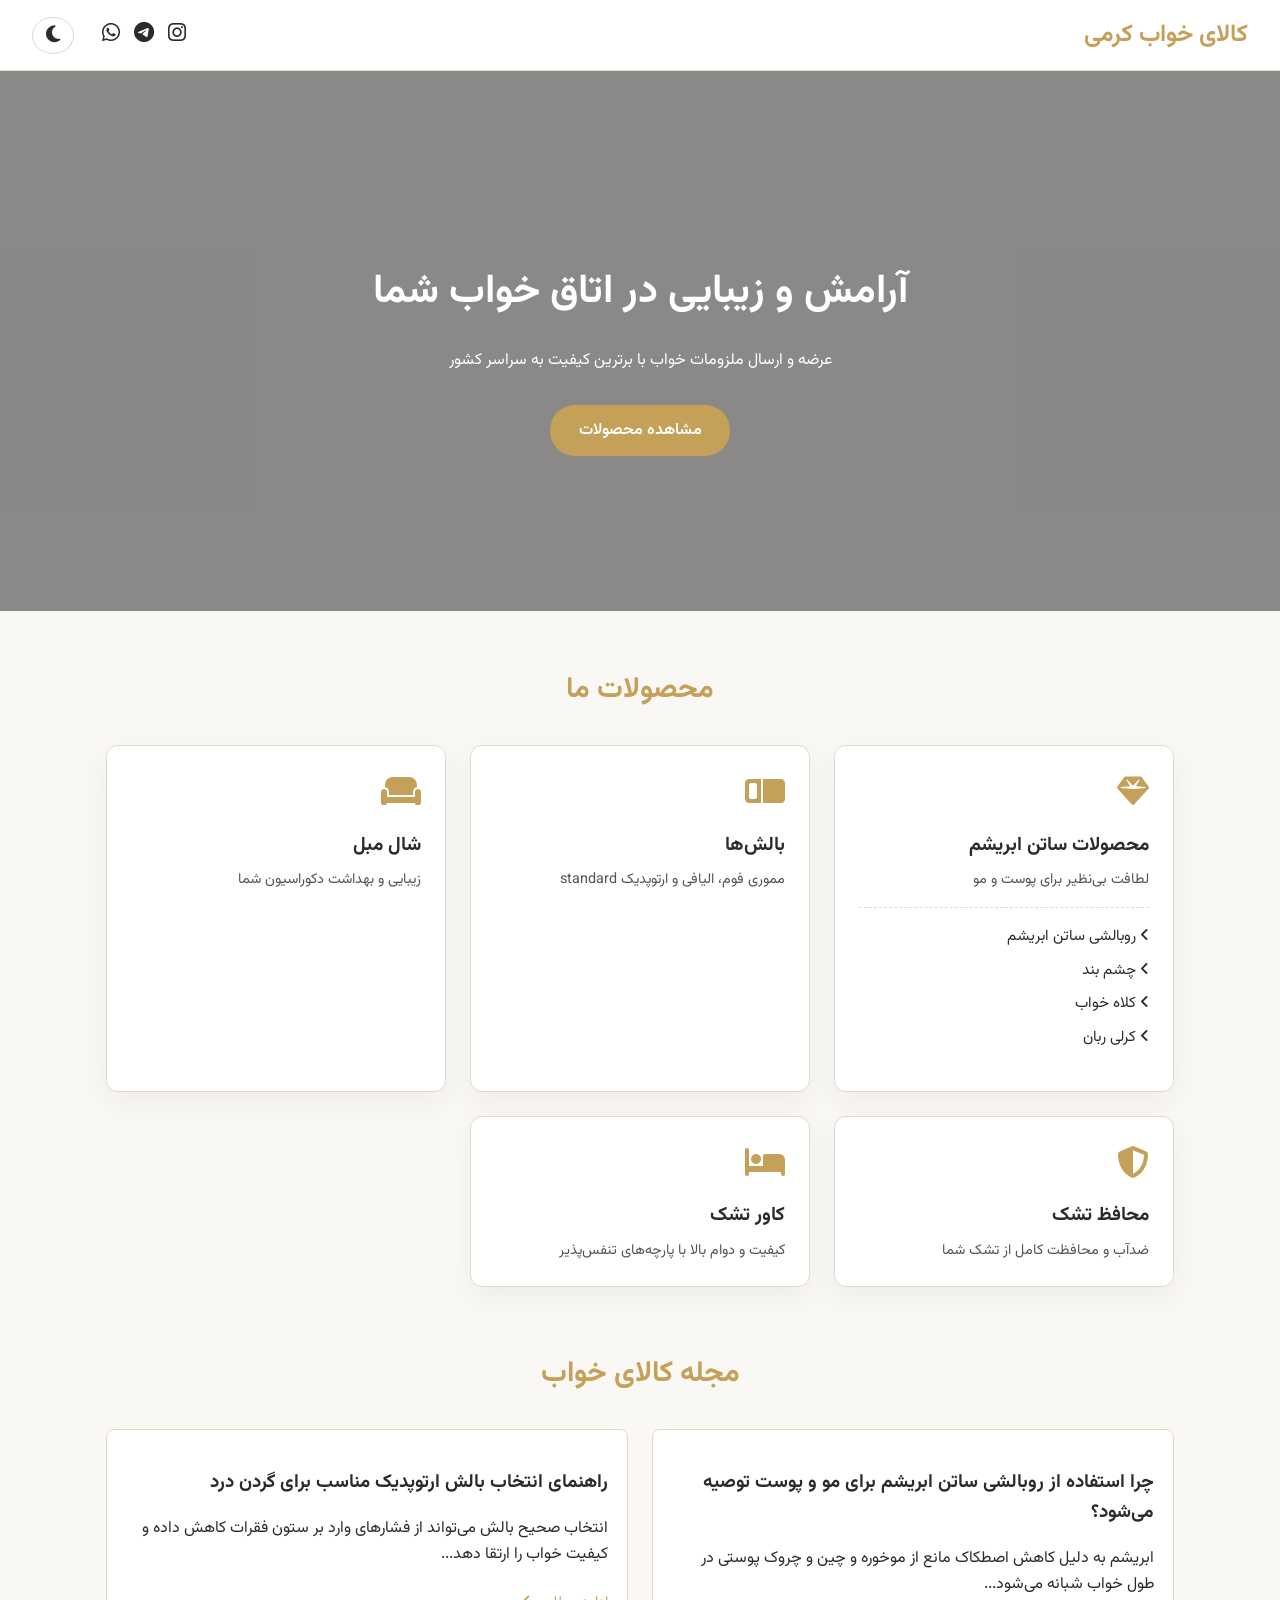
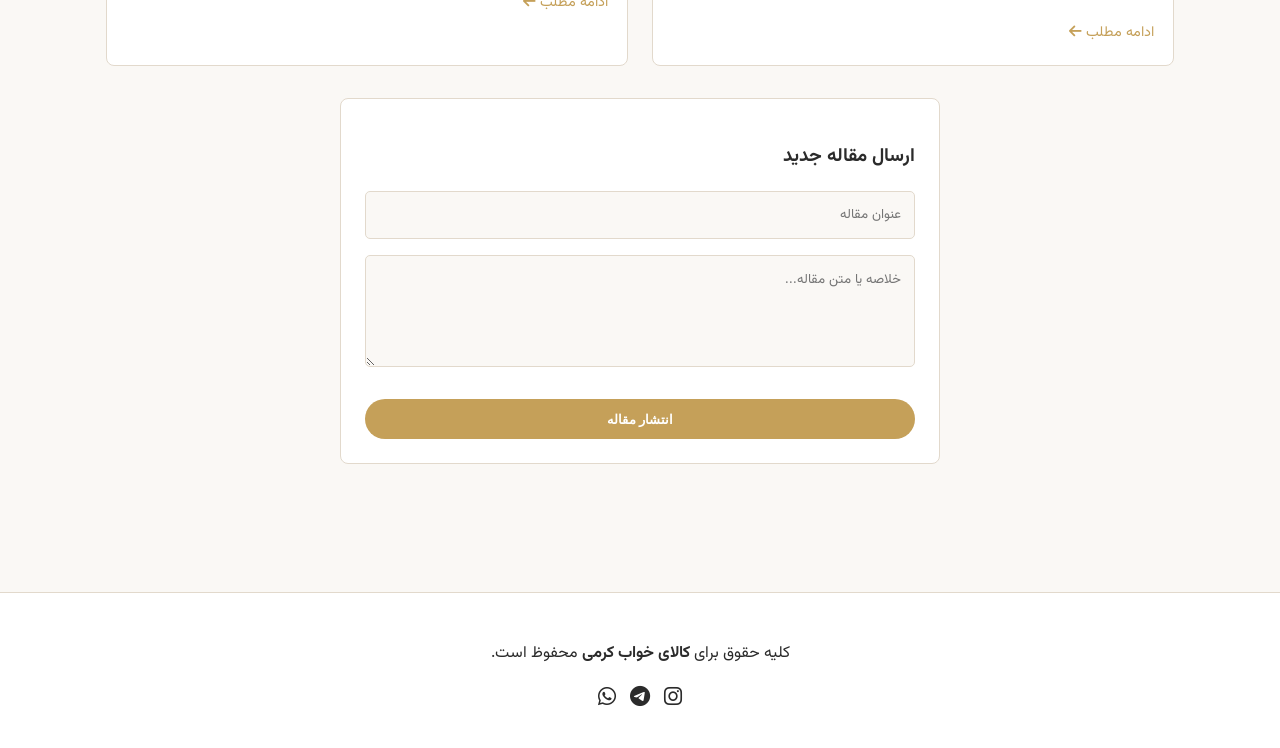
==== commit 4f63de9a: "Update text in hero section and product card" ====
--- a/index.html
+++ b/index.html
@@ -39,8 +39,8 @@
   <!-- Hero Section -->
   <section class="hero">
     <div class="hero-overlay">
-      <h2>آرامش و زیبایی در خواب شما</h2>
-      <p>تولید و عرضه ملزومات خواب با برترین کیفیت ابریشم و الیاف ارتوپدیک</p>
+      <h2>آرامش و زیبایی در اتاق خواب شما</h2>
+      <p>  عرضه و ارسال ملزومات خواب با برترین کیفیت به سراسر کشور</p>
       <a href="#products" class="btn-primary">مشاهده محصولات</a>
     </div>
   </section>
@@ -77,7 +77,7 @@
         <a href="sofa-throw.html" class="product-card">
           <div class="card-icon"><i class="fa-solid fa-couch"></i></div>
           <h3>شال مبل</h3>
-          <p>زیبایی و گرمای مطبوع دکوراسیون شما</p>
+          <p>زیبایی و بهداشت دکوراسیون شما</p>
         </a>
 
         <!-- Mattress Protector Card -->
--- a/style.css
+++ b/style.css
@@ -1,131 +1,269 @@
 :root {
-  --bg-color: #f9f9f9;
-  --text-color: #333;
+  --bg-color: #faf8f5;
+  --text-color: #2b2b2b;
   --card-bg: #ffffff;
-  --accent-color: #a8763e;
-  --shadow: 0 4px 15px rgba(0,0,0,0.1);
+  --primary: #c5a059;
+  --primary-hover: #a8823d;
+  --border-color: #e2d9cc;
+  --shadow: 0 10px 30px rgba(0, 0, 0, 0.05);
+  --hero-overlay: rgba(0, 0, 0, 0.45);
 }
 
 [data-theme="dark"] {
-  --bg-color: #1a1a1a;
-  --text-color: #f1f1f1;
-  --card-bg: #2a2a2a;
-  --shadow: 0 4px 15px rgba(0,0,0,0.5);
+  --bg-color: #121212;
+  --text-color: #e0e0e0;
+  --card-bg: #1e1e1e;
+  --primary: #d4af37;
+  --primary-hover: #f1c40f;
+  --border-color: #333333;
+  --shadow: 0 10px 30px rgba(0, 0, 0, 0.4);
+  --hero-overlay: rgba(0, 0, 0, 0.65);
+}
+
+* {
+  box-sizing: border-box;
+  transition: background-color 0.3s ease, color 0.3s ease, border-color 0.3s ease;
 }
 
 body {
   margin: 0;
-  font-family: 'Tahoma', sans-serif;
+  font-family: 'Vazirmatn', sans-serif;
   background-color: var(--bg-color);
   color: var(--text-color);
-  transition: all 0.3s ease;
   direction: rtl;
-}
-
-header {
+  line-height: 1.6;
+}
+
+/* Navbar */
+.navbar {
   display: flex;
   justify-content: space-between;
   align-items: center;
   padding: 1rem 2rem;
   background-color: var(--card-bg);
-  box-shadow: var(--shadow);
-}
-
-#theme-toggle {
+  border-bottom: 1px solid var(--border-color);
+  position: sticky;
+  top: 0;
+  z-index: 100;
+}
+
+.logo h1 {
+  margin: 0;
+  font-size: 1.5rem;
+  color: var(--primary);
+  font-weight: 700;
+}
+
+.nav-controls {
+  display: flex;
+  align-items: center;
+  gap: 1.5rem;
+}
+
+.social-header a, .social-footer a {
+  color: var(--text-color);
+  font-size: 1.3rem;
+  margin: 0 0.3rem;
+  text-decoration: none;
+}
+
+.social-header a:hover, .social-footer a:hover {
+  color: var(--primary);
+}
+
+.theme-btn {
   background: none;
-  border: none;
-  font-size: 1.5rem;
-  color: var(--text-color);
+  border: 1px solid var(--border-color);
+  color: var(--text-color);
+  font-size: 1.2rem;
+  padding: 0.4rem 0.8rem;
+  border-radius: 50%;
   cursor: pointer;
 }
 
-/* تصویر زمینه بخش اصلی */
-.hero-section {
-  background-image: url('https://images.unsplash.com/photo-1616627547584-bf28cee262db?q=80&w=1200'); /* جایگزین با تصویر دلخواه */
+/* Hero Section */
+.hero {
+  background-image: url('https://images.unsplash.com/photo-1616627547584-bf28cee262db?q=80&w=1600');
   background-size: cover;
   background-position: center;
-  height: 300px;
+  height: 60vh;
   position: relative;
-  display: flex;
-  align-items: center;
-  justify-content: center;
-  text-align: center;
-  color: white;
-}
-
-.hero-section .overlay {
-  background: rgba(0, 0, 0, 0.4);
-  padding: 2rem;
+}
+
+.hero-overlay {
+  background: var(--hero-overlay);
   width: 100%;
   height: 100%;
-  box-sizing: border-box;
   display: flex;
   flex-direction: column;
   justify-content: center;
-}
-
-/* کارت‌های محصولات */
-.products-container {
+  align-items: center;
+  color: #ffffff;
+  text-align: center;
+  padding: 1rem;
+}
+
+.hero-overlay h2 {
+  font-size: 2.5rem;
+  margin-bottom: 0.5rem;
+}
+
+.btn-primary {
+  background-color: var(--primary);
+  color: #fff;
+  border: none;
+  padding: 0.8rem 1.8rem;
+  border-radius: 25px;
+  text-decoration: none;
+  font-weight: 600;
+  cursor: pointer;
+  margin-top: 1rem;
+  display: inline-block;
+}
+
+.btn-primary:hover {
+  background-color: var(--primary-hover);
+}
+
+/* Main Container */
+.container {
+  max-width: 1100px;
+  margin: 0 auto;
+  padding: 2rem 1rem;
+}
+
+.section {
+  margin-bottom: 4rem;
+}
+
+.section-title {
+  text-align: center;
+  color: var(--primary);
+  font-size: 1.8rem;
+  margin-bottom: 2rem;
+  position: relative;
+}
+
+/* Product Cards Grid */
+.product-grid {
   display: grid;
-  grid-template-columns: repeat(auto-fit, minmax(250px, 1fr));
-  gap: 20px;
-  padding: 2rem;
-  max-width: 1200px;
-  margin: 0 auto;
+  grid-template-columns: repeat(auto-fit, minmax(280px, 1fr));
+  gap: 1.5rem;
 }
 
 .product-card {
   background-color: var(--card-bg);
+  border: 1px solid var(--border-color);
+  border-radius: 12px;
   padding: 1.5rem;
-  border-radius: 12px;
+  text-decoration: none;
+  color: var(--text-color);
   box-shadow: var(--shadow);
-  text-decoration: none;
-  color: var(--text-color);
-  text-align: center;
-  transition: transform 0.2s ease;
-  position: relative;
+  display: block;
 }
 
 .product-card:hover {
   transform: translateY(-5px);
-}
-
-/* منوی کشویی برای محصولات ساتن ابریشم */
-.dropdown .dropdown-menu {
-  display: none;
+  border-color: var(--primary);
+}
+
+.card-icon {
+  font-size: 2rem;
+  color: var(--primary);
+  margin-bottom: 0.5rem;
+}
+
+.product-card h3 {
+  margin: 0 0 0.5rem 0;
+  font-size: 1.2rem;
+}
+
+.product-card p {
+  margin: 0;
+  font-size: 0.9rem;
+  opacity: 0.8;
+}
+
+/* Dropdown Sub-products */
+.sub-products {
   list-style: none;
   padding: 0;
   margin-top: 1rem;
-}
-
-.dropdown:hover .dropdown-menu {
-  display: block;
-}
-
-.dropdown-menu li {
-  margin: 8px 0;
-}
-
-.dropdown-menu a {
-  color: var(--accent-color);
-  text-decoration: none;
-}
-
-/* فوتر و آیکون‌ها */
+  border-top: 1px dashed var(--border-color);
+  padding-top: 0.5rem;
+}
+
+.sub-products li {
+  margin: 0.5rem 0;
+}
+
+.sub-products a {
+  color: var(--text-color);
+  text-decoration: none;
+  font-size: 0.95rem;
+}
+
+.sub-products a:hover {
+  color: var(--primary);
+}
+
+/* Magazine / Articles */
+.articles-grid {
+  display: grid;
+  grid-template-columns: repeat(auto-fit, minmax(300px, 1fr));
+  gap: 1.5rem;
+  margin-bottom: 2rem;
+}
+
+.article-card {
+  background-color: var(--card-bg);
+  border: 1px solid var(--border-color);
+  border-radius: 8px;
+  padding: 1.2rem;
+}
+
+.read-more {
+  color: var(--primary);
+  font-size: 0.9rem;
+  cursor: pointer;
+  display: inline-block;
+  margin-top: 0.5rem;
+}
+
+/* Article Form */
+.add-article-container {
+  background-color: var(--card-bg);
+  border: 1px solid var(--border-color);
+  padding: 1.5rem;
+  border-radius: 8px;
+  max-width: 600px;
+  margin: 0 auto;
+}
+
+.add-article-container form {
+  display: flex;
+  flex-direction: column;
+  gap: 1rem;
+}
+
+.add-article-container input, .add-article-container textarea {
+  padding: 0.8rem;
+  border: 1px solid var(--border-color);
+  border-radius: 5px;
+  background-color: var(--bg-color);
+  color: var(--text-color);
+  font-family: inherit;
+}
+
+/* Footer */
 footer {
   text-align: center;
   padding: 2rem;
   background-color: var(--card-bg);
+  border-top: 1px solid var(--border-color);
   margin-top: 2rem;
 }
 
-.social-links a {
-  font-size: 1.8rem;
-  margin: 0 10px;
-  color: var(--text-color);
-  transition: color 0.2s;
-}
-
-.social-links a:hover {
-  color: var(--accent-color);
-}
+.social-footer {
+  margin-top: 1rem;
+}
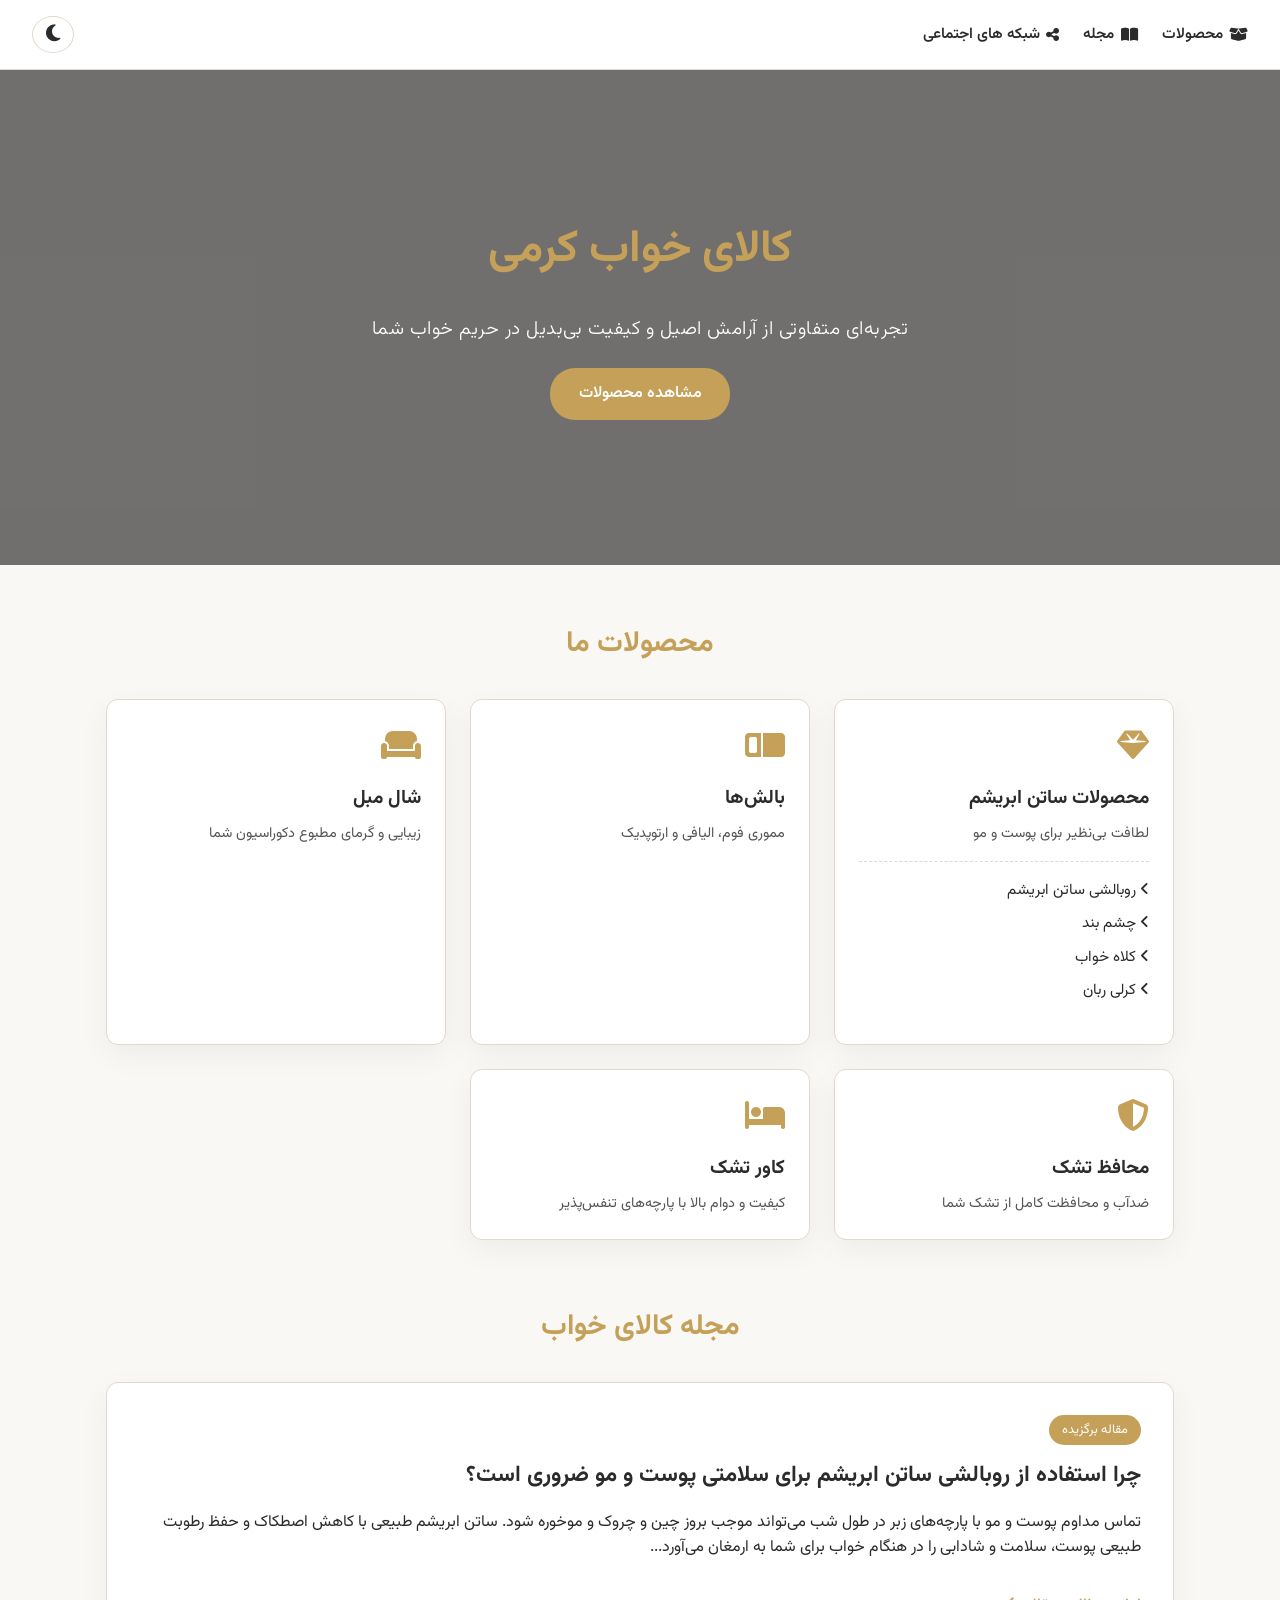
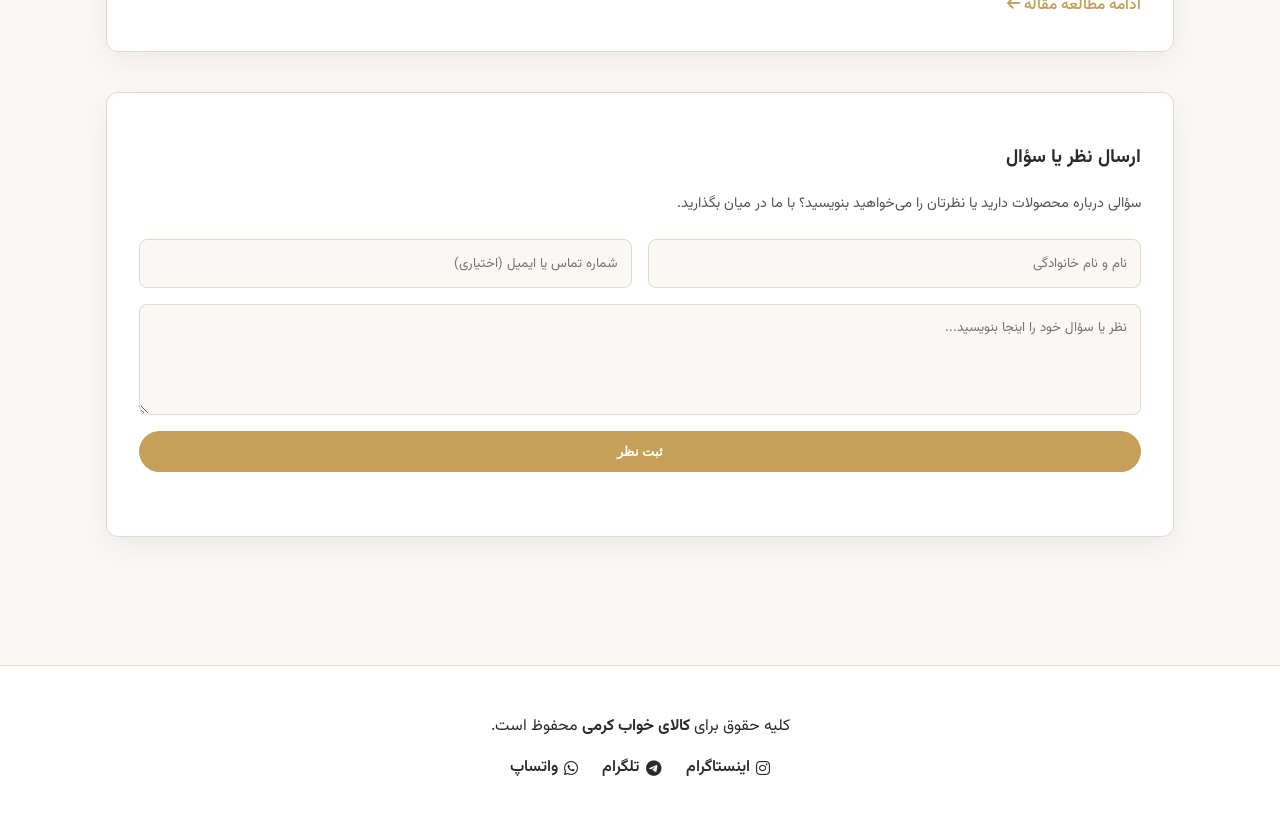
==== commit 4443b735: "Update index.html" ====
--- a/index.html
+++ b/index.html
@@ -20,16 +20,14 @@
 
   <!-- Header Section -->
   <header class="navbar">
-    <div class="logo">
-      <h1>کالای خواب کرمی</h1>
-    </div>
+    <!-- Navigation Menu (Top Right) -->
+    <nav class="nav-menu">
+      <a href="#products"><i class="fa-solid fa-box-open"></i> محصولات</a>
+      <a href="#magazine"><i class="fa-solid fa-book-open"></i> مجله</a>
+      <a href="#socials"><i class="fa-solid fa-share-nodes"></i> شبکه های اجتماعی</a>
+    </nav>
     
     <div class="nav-controls">
-      <div class="social-header">
-        <a href="https://instagram.com" target="_blank" aria-label="Instagram"><i class="fa-brands fa-instagram"></i></a>
-        <a href="https://t.me" target="_blank" aria-label="Telegram"><i class="fa-brands fa-telegram"></i></a>
-        <a href="https://wa.me" target="_blank" aria-label="WhatsApp"><i class="fa-brands fa-whatsapp"></i></a>
-      </div>
       <button id="theme-toggle" class="theme-btn" aria-label="تغییر تم">
         <i class="fa-solid fa-moon"></i>
       </button>
@@ -39,8 +37,9 @@
   <!-- Hero Section -->
   <section class="hero">
     <div class="hero-overlay">
-      <h2>آرامش و زیبایی در اتاق خواب شما</h2>
-      <p>  عرضه و ارسال ملزومات خواب با برترین کیفیت به سراسر کشور</p>
+      <h1>کالای خواب کرمی</h1>
+      <!-- Classy Brand Statement -->
+      <p class="brand-tagline">تجربه‌ای متفاوتی از آرامش اصیل و کیفیت بی‌بدیل در حریم خواب شما</p>
       <a href="#products" class="btn-primary">مشاهده محصولات</a>
     </div>
   </section>
@@ -66,28 +65,28 @@
           </ul>
         </div>
 
-        <!-- Pillows Card -->
+        <!-- Pillows Card (Clickable to Page) -->
         <a href="pillows.html" class="product-card">
           <div class="card-icon"><i class="fa-solid fa-mattress-pillow"></i></div>
           <h3>بالش‌ها</h3>
-          <p>مموری فوم، الیافی و ارتوپدیک standard</p>
+          <p>مموری فوم، الیافی و ارتوپدیک</p>
         </a>
 
-        <!-- Sofa Throw Card -->
+        <!-- Sofa Throw Card (Clickable to Page) -->
         <a href="sofa-throw.html" class="product-card">
           <div class="card-icon"><i class="fa-solid fa-couch"></i></div>
           <h3>شال مبل</h3>
-          <p>زیبایی و بهداشت دکوراسیون شما</p>
+          <p>زیبایی و گرمای مطبوع دکوراسیون شما</p>
         </a>
 
-        <!-- Mattress Protector Card -->
+        <!-- Mattress Protector Card (Clickable to Page) -->
         <a href="mattress-protector.html" class="product-card">
           <div class="card-icon"><i class="fa-solid fa-shield-halved"></i></div>
           <h3>محافظ تشک</h3>
           <p>ضدآب و محافظت کامل از تشک شما</p>
         </a>
 
-        <!-- Mattress Cover Card -->
+        <!-- Mattress Cover Card (Clickable to Page) -->
         <a href="mattress-cover.html" class="product-card">
           <div class="card-icon"><i class="fa-solid fa-bed"></i></div>
           <h3>کاور تشک</h3>
@@ -97,44 +96,50 @@
       </div>
     </section>
 
-    <!-- Magazine / Articles Section -->
+    <!-- Magazine / Featured Article Section -->
     <section id="magazine" class="section">
       <h2 class="section-title">مجله کالای خواب</h2>
       
-      <div id="articles-grid" class="articles-grid">
-        <article class="article-card">
-          <h3>چرا استفاده از روبالشی ساتن ابریشم برای مو و پوست توصیه می‌شود؟</h3>
-          <p>ابریشم به دلیل کاهش اصطکاک مانع از موخوره و چین و چروک پوستی در طول خواب شبانه می‌شود...</p>
-          <span class="read-more">ادامه مطلب <i class="fa-solid fa-arrow-left"></i></span>
-        </article>
+      <!-- Single Featured Article -->
+      <article class="featured-article">
+        <span class="article-badge">مقاله برگزیده</span>
+        <h3>چرا استفاده از روبالشی ساتن ابریشم برای سلامتی پوست و مو ضروری است؟</h3>
+        <p>
+          تماس مداوم پوست و مو با پارچه‌های زبر در طول شب می‌تواند موجب بروز چین و چروک و موخوره شود. 
+          ساتن ابریشم طبیعی با کاهش اصطکاک و حفظ رطوبت طبیعی پوست، سلامت و شادابی را در هنگام خواب برای شما به ارمغان می‌آورد...
+        </p>
+        <a href="article-satin-silk.html" class="read-more">ادامه مطالعه مقاله <i class="fa-solid fa-arrow-left"></i></a>
+      </article>
 
-        <article class="article-card">
-          <h3>راهنمای انتخاب بالش ارتوپدیک مناسب برای گردن درد</h3>
-          <p>انتخاب صحیح بالش می‌تواند از فشارهای وارد بر ستون فقرات کاهش داده و کیفیت خواب را ارتقا دهد...</p>
-          <span class="read-more">ادامه مطلب <i class="fa-solid fa-arrow-left"></i></span>
-        </article>
-      </div>
+      <!-- Comments & Questions Form (Replaces Add Article) -->
+      <div class="comments-container">
+        <h3>ارسال نظر یا سؤال</h3>
+        <p class="comments-subtitle">سؤالی درباره محصولات دارید یا نظرتان را می‌خواهید بنویسید؟ با ما در میان بگذارید.</p>
+        
+        <form id="comment-form">
+          <div class="form-group-inline">
+            <input type="text" id="user-name" placeholder="نام و نام خانوادگی" required>
+            <input type="text" id="user-contact" placeholder="شماره تماس یا ایمیل (اختیاری)">
+          </div>
+          <textarea id="user-comment" rows="4" placeholder="نظر یا سؤال خود را اینجا بنویسید..." required></textarea>
+          <button type="submit" class="btn-primary">ثبت نظر</button>
+        </form>
 
-      <!-- Form to Add Articles -->
-      <div class="add-article-container">
-        <h3>ارسال مقاله جدید</h3>
-        <form id="article-form">
-          <input type="text" id="article-title" placeholder="عنوان مقاله" required>
-          <textarea id="article-content" rows="4" placeholder="خلاصه یا متن مقاله..." required></textarea>
-          <button type="submit" class="btn-primary">انتشار مقاله</button>
-        </form>
+        <div id="comments-list" class="comments-list">
+          <!-- Comments will appear here dynamically -->
+        </div>
       </div>
     </section>
 
   </main>
 
-  <!-- Footer -->
-  <footer>
+  <!-- Footer with Social Links -->
+  <footer id="socials">
     <p>کلیه حقوق برای <strong>کالای خواب کرمی</strong> محفوظ است.</p>
     <div class="social-footer">
-      <a href="https://instagram.com" target="_blank" aria-label="Instagram"><i class="fa-brands fa-instagram"></i></a>
-      <a href="https://t.me" target="_blank" aria-label="Telegram"><i class="fa-brands fa-telegram"></i></a>
-      <a href="https://wa.me" target="_blank" aria-label="WhatsApp"><i class="fa-brands fa-whatsapp"></i></a>
+      <a href="https://instagram.com" target="_blank" aria-label="Instagram"><i class="fa-brands fa-instagram"></i> اینستاگرام</a>
+      <a href="https://t.me" target="_blank" aria-label="Telegram"><i class="fa-brands fa-telegram"></i> تلگرام</a>
+      <a href="https://wa.me" target="_blank" aria-label="WhatsApp"><i class="fa-brands fa-whatsapp"></i> واتساپ</a>
     </div>
   </footer>
 
--- a/style.css
+++ b/style.css
@@ -6,7 +6,7 @@
   --primary-hover: #a8823d;
   --border-color: #e2d9cc;
   --shadow: 0 10px 30px rgba(0, 0, 0, 0.05);
-  --hero-overlay: rgba(0, 0, 0, 0.45);
+  --hero-overlay: rgba(0, 0, 0, 0.55);
 }
 
 [data-theme="dark"] {
@@ -17,7 +17,7 @@
   --primary-hover: #f1c40f;
   --border-color: #333333;
   --shadow: 0 10px 30px rgba(0, 0, 0, 0.4);
-  --hero-overlay: rgba(0, 0, 0, 0.65);
+  --hero-overlay: rgba(0, 0, 0, 0.75);
 }
 
 * {
@@ -47,27 +47,22 @@
   z-index: 100;
 }
 
-.logo h1 {
-  margin: 0;
-  font-size: 1.5rem;
-  color: var(--primary);
-  font-weight: 700;
-}
-
-.nav-controls {
+.nav-menu {
+  display: flex;
+  gap: 1.5rem;
+}
+
+.nav-menu a {
+  text-decoration: none;
+  color: var(--text-color);
+  font-weight: 600;
+  font-size: 0.95rem;
   display: flex;
   align-items: center;
-  gap: 1.5rem;
-}
-
-.social-header a, .social-footer a {
-  color: var(--text-color);
-  font-size: 1.3rem;
-  margin: 0 0.3rem;
-  text-decoration: none;
-}
-
-.social-header a:hover, .social-footer a:hover {
+  gap: 0.4rem;
+}
+
+.nav-menu a:hover {
   color: var(--primary);
 }
 
@@ -86,7 +81,7 @@
   background-image: url('https://images.unsplash.com/photo-1616627547584-bf28cee262db?q=80&w=1600');
   background-size: cover;
   background-position: center;
-  height: 60vh;
+  height: 55vh;
   position: relative;
 }
 
@@ -103,9 +98,18 @@
   padding: 1rem;
 }
 
-.hero-overlay h2 {
-  font-size: 2.5rem;
-  margin-bottom: 0.5rem;
+.hero-overlay h1 {
+  font-size: 2.8rem;
+  margin: 0 0 0.5rem 0;
+  color: var(--primary);
+}
+
+.brand-tagline {
+  font-size: 1.2rem;
+  font-weight: 300;
+  max-width: 600px;
+  margin-bottom: 1.5rem;
+  letter-spacing: 0.5px;
 }
 
 .btn-primary {
@@ -117,7 +121,6 @@
   text-decoration: none;
   font-weight: 600;
   cursor: pointer;
-  margin-top: 1rem;
   display: inline-block;
 }
 
@@ -141,13 +144,12 @@
   color: var(--primary);
   font-size: 1.8rem;
   margin-bottom: 2rem;
-  position: relative;
 }
 
 /* Product Cards Grid */
 .product-grid {
   display: grid;
-  grid-template-columns: repeat(auto-fit, minmax(280px, 1fr));
+  grid-template-columns: repeat(auto-fit, minmax(250px, 1fr));
   gap: 1.5rem;
 }
 
@@ -207,52 +209,103 @@
   color: var(--primary);
 }
 
-/* Magazine / Articles */
-.articles-grid {
-  display: grid;
-  grid-template-columns: repeat(auto-fit, minmax(300px, 1fr));
-  gap: 1.5rem;
-  margin-bottom: 2rem;
-}
-
-.article-card {
-  background-color: var(--card-bg);
-  border: 1px solid var(--border-color);
-  border-radius: 8px;
-  padding: 1.2rem;
+/* Featured Article Card */
+.featured-article {
+  background-color: var(--card-bg);
+  border: 1px solid var(--border-color);
+  border-radius: 12px;
+  padding: 2rem;
+  margin-bottom: 2.5rem;
+  position: relative;
+  box-shadow: var(--shadow);
+}
+
+.article-badge {
+  background-color: var(--primary);
+  color: #ffffff;
+  font-size: 0.8rem;
+  padding: 0.3rem 0.8rem;
+  border-radius: 15px;
+  display: inline-block;
+  margin-bottom: 0.8rem;
+}
+
+.featured-article h3 {
+  margin: 0 0 1rem 0;
+  font-size: 1.4rem;
 }
 
 .read-more {
   color: var(--primary);
+  font-size: 0.95rem;
+  text-decoration: none;
+  font-weight: 600;
+  display: inline-block;
+  margin-top: 1rem;
+}
+
+/* Comments Form & List */
+.comments-container {
+  background-color: var(--card-bg);
+  border: 1px solid var(--border-color);
+  padding: 2rem;
+  border-radius: 12px;
+  box-shadow: var(--shadow);
+}
+
+.comments-subtitle {
   font-size: 0.9rem;
-  cursor: pointer;
-  display: inline-block;
-  margin-top: 0.5rem;
-}
-
-/* Article Form */
-.add-article-container {
-  background-color: var(--card-bg);
-  border: 1px solid var(--border-color);
-  padding: 1.5rem;
-  border-radius: 8px;
-  max-width: 600px;
-  margin: 0 auto;
-}
-
-.add-article-container form {
+  opacity: 0.8;
+  margin-bottom: 1.5rem;
+}
+
+#comment-form {
   display: flex;
   flex-direction: column;
   gap: 1rem;
 }
 
-.add-article-container input, .add-article-container textarea {
+.form-group-inline {
+  display: flex;
+  gap: 1rem;
+}
+
+.form-group-inline input {
+  flex: 1;
+}
+
+#comment-form input, #comment-form textarea {
   padding: 0.8rem;
   border: 1px solid var(--border-color);
-  border-radius: 5px;
+  border-radius: 8px;
   background-color: var(--bg-color);
   color: var(--text-color);
   font-family: inherit;
+}
+
+.comments-list {
+  margin-top: 2rem;
+  display: flex;
+  flex-direction: column;
+  gap: 1rem;
+}
+
+.comment-item {
+  background-color: var(--bg-color);
+  border: 1px solid var(--border-color);
+  padding: 1rem;
+  border-radius: 8px;
+}
+
+.comment-item h4 {
+  margin: 0 0 0.4rem 0;
+  color: var(--primary);
+  font-size: 0.95rem;
+}
+
+.comment-item p {
+  margin: 0;
+  font-size: 0.9rem;
 }
 
 /* Footer */
@@ -266,4 +319,20 @@
 
 .social-footer {
   margin-top: 1rem;
-}
+  display: flex;
+  justify-content: center;
+  gap: 1.5rem;
+}
+
+.social-footer a {
+  color: var(--text-color);
+  text-decoration: none;
+  font-weight: 600;
+  display: flex;
+  align-items: center;
+  gap: 0.4rem;
+}
+
+.social-footer a:hover {
+  color: var(--primary);
+}
